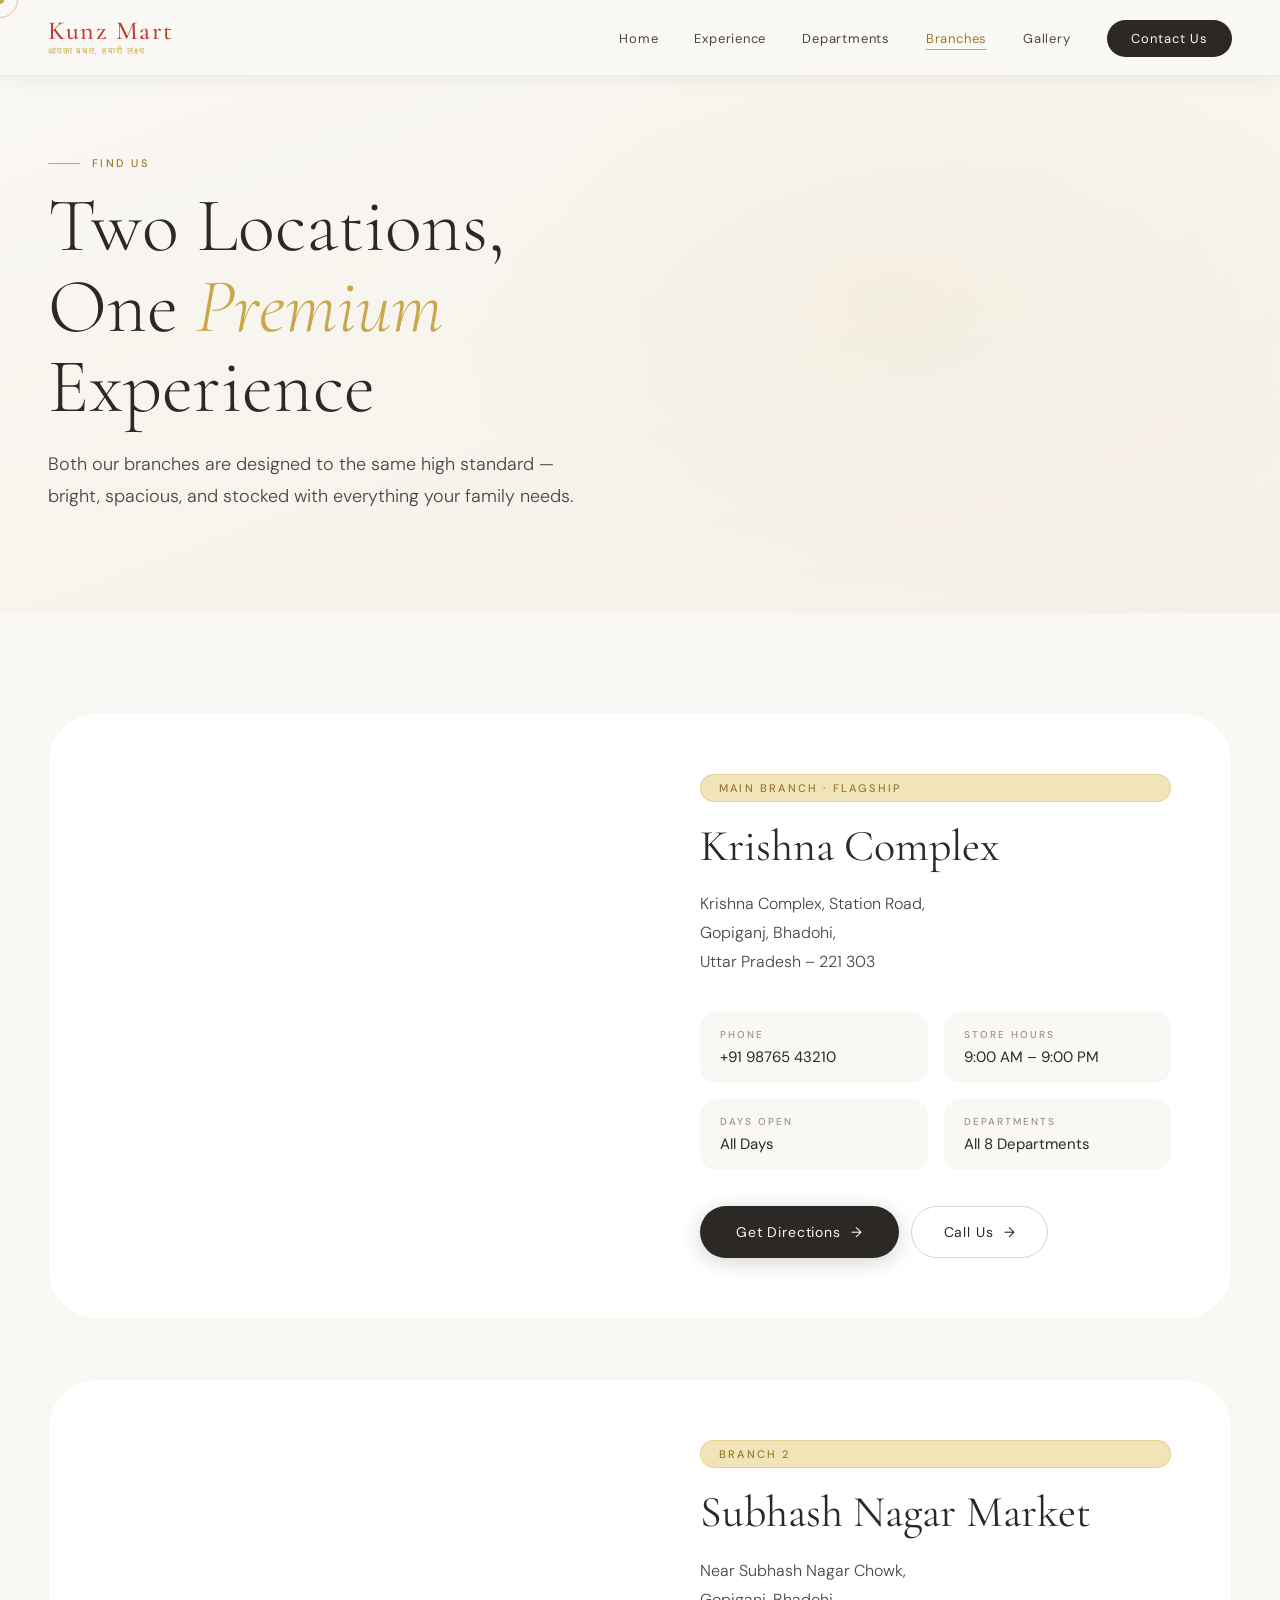
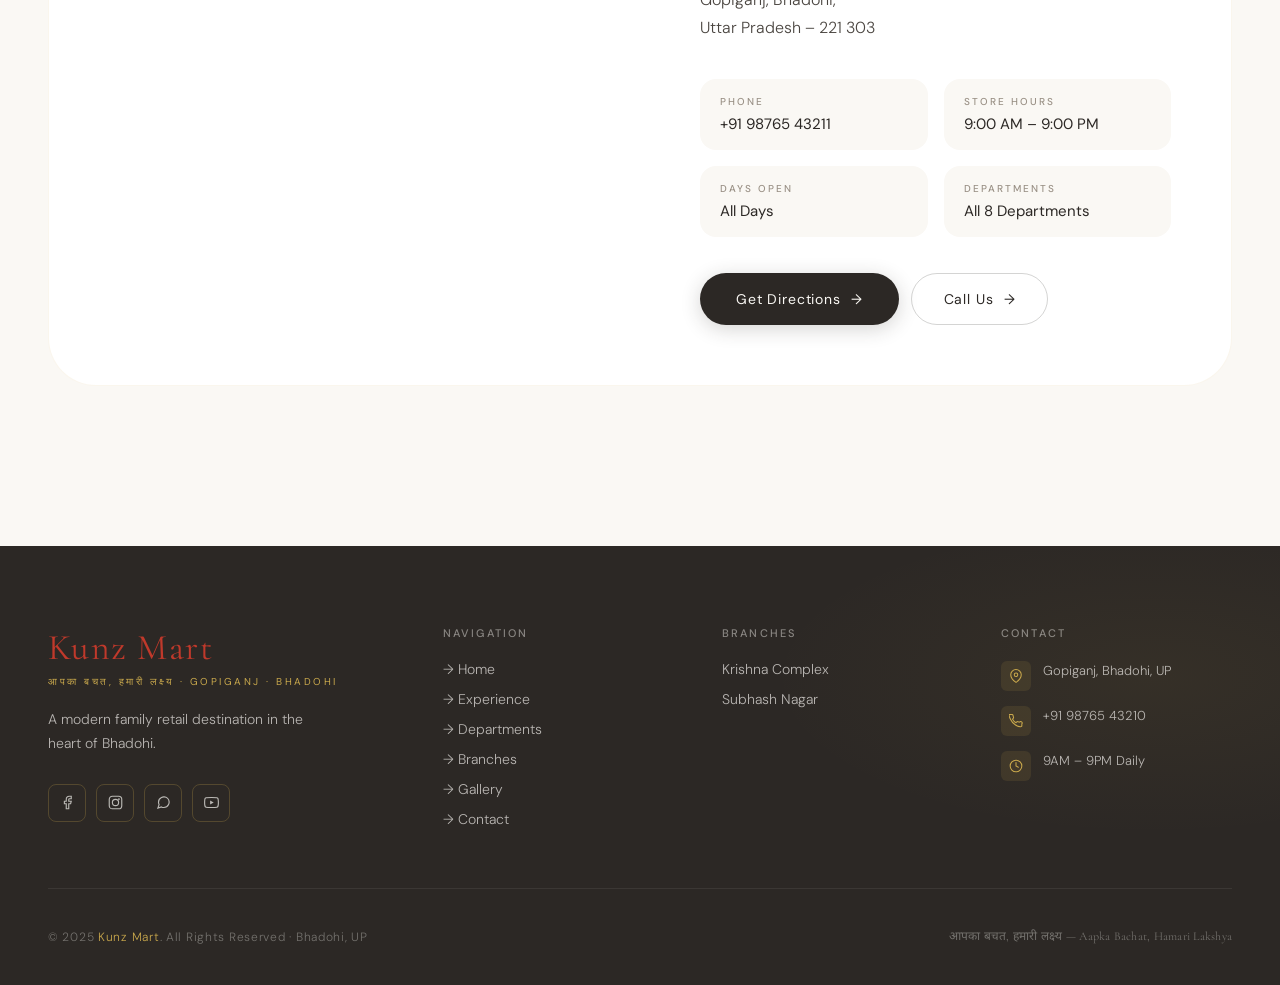
==== branches.html @ 376a00ff "Add files via upload" ====
<!DOCTYPE html>
<html lang="en">
<head>
  <meta charset="UTF-8" />
  <meta name="viewport" content="width=device-width, initial-scale=1.0" />
  <meta name="description" content="Find Kunz Mart near you – two branches in Gopiganj, Bhadohi: Krishna Complex and Subhash Nagar Market." />
  <title>Our Branches · Kunz Mart</title>
  <link rel="preconnect" href="https://fonts.googleapis.com" />
  <link rel="preconnect" href="https://fonts.gstatic.com" crossorigin />
  <link rel="stylesheet" href="https://fonts.googleapis.com/css2?family=Noto+Sans+Devanagari:wght@300;400;500&display=swap" />
  <link rel="stylesheet" href="style.css" />
  <script src="site-config.js"></script>
  <style>
    .branches-hero-bg{position:absolute;inset:0;background:radial-gradient(ellipse 60% 80% at 70% 50%,rgba(201,168,76,.07),transparent 60%)}
    .branches-hero-title{font-family:var(--font-display);font-size:clamp(44px,6vw,80px);font-weight:300;line-height:1.05;color:var(--charcoal);margin-top:16px;margin-bottom:20px}
    .branches-hero-title em{font-style:italic;color:var(--gold)}
    .branches-hero-desc{font-size:18px;font-weight:300;line-height:1.8;color:var(--charcoal-2);max-width:540px}
    .branches-full{padding:100px 0}
    .branch-full-card{margin-bottom:60px;background:var(--warm-white);border:1px solid rgba(201,168,76,.1);border-radius:var(--radius-xl);overflow:hidden}
    .branch-full-layout{display:grid;grid-template-columns:1fr 1fr}
    .branch-full-map{height:480px}
    .branch-full-map iframe{width:100%;height:100%;border:none;filter:saturate(.85)}
    .branch-full-info{padding:60px;display:flex;flex-direction:column;justify-content:center}
    .branch-full-badge{display:inline-block;background:var(--gold-pale);border:1px solid rgba(201,168,76,.3);border-radius:100px;padding:6px 18px;font-size:11px;font-weight:500;letter-spacing:.2em;text-transform:uppercase;color:var(--gold-dark);margin-bottom:20px}
    .branch-full-name{font-family:var(--font-display);font-size:44px;font-weight:400;color:var(--charcoal);line-height:1.1;margin-bottom:20px}
    .branch-full-address{font-size:16px;font-weight:300;line-height:1.8;color:var(--charcoal-2);margin-bottom:36px}
    .branch-detail-grid{display:grid;grid-template-columns:1fr 1fr;gap:16px;margin-bottom:36px}
    .branch-detail-item{background:var(--ivory);border-radius:var(--radius-md);padding:16px 20px}
    .branch-detail-label{font-size:10px;font-weight:500;letter-spacing:.2em;text-transform:uppercase;color:var(--warm-grey);margin-bottom:6px}
    .branch-detail-value{font-size:15px;font-weight:400;color:var(--charcoal)}
    .branch-full-actions{display:flex;gap:12px;flex-wrap:wrap}
    @media(max-width:768px){.branch-full-layout{grid-template-columns:1fr}.branch-full-map{height:280px}.branch-full-info{padding:36px 28px}.branch-full-name{font-size:32px}.branch-detail-grid{grid-template-columns:1fr}}
  </style>
</head>
<body>
  <div class="cursor-dot"></div>
  <div class="cursor-ring"></div>
  <div class="nav-overlay" id="navOverlay"></div>

  <nav class="navbar">
    <div class="nav-inner">
      <a href="index.html" class="nav-logo">
        <span class="nav-logo-main">Kunz Mart</span>
        <span class="nav-logo-sub">आपका बचत, हमारी लक्ष्य</span>
      </a>
      <ul class="nav-menu" id="navMenu">
        <li><a href="index.html">Home</a></li>
        <li><a href="experience.html">Experience</a></li>
        <li><a href="departments.html">Departments</a></li>
        <li><a href="branches.html">Branches</a></li>
        <li><a href="gallery.html">Gallery</a></li>
        <li><a href="contact.html" class="nav-cta">Contact Us</a></li>
      </ul>
      <button class="nav-hamburger" id="hamburger" aria-label="Toggle Menu" aria-expanded="false">
        <span></span><span></span><span></span>
      </button>
    </div>
  </nav>

  <!-- HERO -->
  <section class="branches-hero">
    <div class="branches-hero-bg" aria-hidden="true"></div>
    <div class="container">
      <div class="section-label reveal">Find Us</div>
      <h1 class="branches-hero-title reveal" data-delay="100">
        Two Locations,<br>One <em>Premium</em><br>Experience
      </h1>
      <p class="branches-hero-desc reveal" data-delay="200">
        Both our branches are designed to the same high standard — bright,
        spacious, and stocked with everything your family needs.
      </p>
    </div>
  </section>

  <!-- BRANCHES -->
  <section class="branches-full">
    <div class="container">

      <!-- Branch 1: Krishna Complex — FIX: correct coordinates -->
      <div id="krishna" class="branch-full-card reveal">
        <div class="branch-full-layout">
          <div class="branch-full-map">
            <iframe
              src="https://maps.google.com/maps?q=25.2889571,82.4338511&z=16&output=embed"
              allowfullscreen="" loading="lazy"
              referrerpolicy="no-referrer-when-downgrade"
              title="Krishna Complex Branch"
            ></iframe>
          </div>
          <div class="branch-full-info">
            <div class="branch-full-badge">Main Branch · Flagship</div>
            <h2 class="branch-full-name">Krishna Complex</h2>
            <p class="branch-full-address">
              Krishna Complex, Station Road,<br>
              Gopiganj, Bhadohi,<br>
              Uttar Pradesh – 221 303
            </p>
            <div class="branch-detail-grid">
              <div class="branch-detail-item">
                <div class="branch-detail-label">Phone</div>
                <div class="branch-detail-value">+91 98765 43210</div>
              </div>
              <div class="branch-detail-item">
                <div class="branch-detail-label">Store Hours</div>
                <div class="branch-detail-value">9:00 AM – 9:00 PM</div>
              </div>
              <div class="branch-detail-item">
                <div class="branch-detail-label">Days Open</div>
                <div class="branch-detail-value">All Days</div>
              </div>
              <div class="branch-detail-item">
                <div class="branch-detail-label">Departments</div>
                <div class="branch-detail-value">All 8 Departments</div>
              </div>
            </div>
            <div class="branch-full-actions">
              <a href="https://maps.google.com/?q=25.2889571,82.4338511" target="_blank" rel="noopener" class="btn-primary">
                Get Directions <span class="btn-arrow">→</span>
              </a>
              <a href="contact.html" class="btn-secondary">Call Us <span class="btn-arrow">→</span></a>
            </div>
          </div>
        </div>
      </div>

      <!-- Branch 2: Subhash Nagar — FIX: correct coordinates -->
      <div id="subhash" class="branch-full-card reveal" data-delay="150">
        <div class="branch-full-layout">
          <div class="branch-full-map">
            <iframe
              src="https://maps.google.com/maps?q=25.3434291,82.3522597&z=16&output=embed"
              allowfullscreen="" loading="lazy"
              referrerpolicy="no-referrer-when-downgrade"
              title="Subhash Nagar Branch"
            ></iframe>
          </div>
          <div class="branch-full-info">
            <div class="branch-full-badge">Branch 2</div>
            <h2 class="branch-full-name">Subhash Nagar Market</h2>
            <p class="branch-full-address">
              Near Subhash Nagar Chowk,<br>
              Gopiganj, Bhadohi,<br>
              Uttar Pradesh – 221 303
            </p>
            <div class="branch-detail-grid">
              <div class="branch-detail-item">
                <div class="branch-detail-label">Phone</div>
                <div class="branch-detail-value">+91 98765 43211</div>
              </div>
              <div class="branch-detail-item">
                <div class="branch-detail-label">Store Hours</div>
                <div class="branch-detail-value">9:00 AM – 9:00 PM</div>
              </div>
              <div class="branch-detail-item">
                <div class="branch-detail-label">Days Open</div>
                <div class="branch-detail-value">All Days</div>
              </div>
              <div class="branch-detail-item">
                <div class="branch-detail-label">Departments</div>
                <div class="branch-detail-value">All 8 Departments</div>
              </div>
            </div>
            <div class="branch-full-actions">
              <a href="https://maps.google.com/?q=25.3434291,82.3522597" target="_blank" rel="noopener" class="btn-primary">
                Get Directions <span class="btn-arrow">→</span>
              </a>
              <a href="contact.html" class="btn-secondary">Call Us <span class="btn-arrow">→</span></a>
            </div>
          </div>
        </div>
      </div>

    </div>
  </section>

  <!-- FOOTER -->
  <footer>
    <div class="footer-bg" aria-hidden="true"></div>
    <div class="container">
      <div class="footer-top">
        <div>
          <div class="footer-brand-name">Kunz Mart</div>
          <div class="footer-brand-tag">आपका बचत, हमारी लक्ष्य · Gopiganj · Bhadohi</div>
          <p class="footer-brand-desc">A modern family retail destination in the heart of Bhadohi.</p>
          <div class="footer-socials">
            <a href="#" class="footer-social-btn" aria-label="Facebook"><svg viewBox="0 0 24 24"><path d="M18 2h-3a5 5 0 00-5 5v3H7v4h3v8h4v-8h3l1-4h-4V7a1 1 0 011-1h3z"/></svg></a>
            <a href="#" class="footer-social-btn" aria-label="Instagram"><svg viewBox="0 0 24 24"><rect x="2" y="2" width="20" height="20" rx="5"/><circle cx="12" cy="12" r="5"/><circle cx="17.5" cy="6.5" r="1.5" fill="currentColor" stroke="none"/></svg></a>
            <a href="#" class="footer-social-btn" aria-label="WhatsApp"><svg viewBox="0 0 24 24"><path d="M21 11.5a8.38 8.38 0 01-.9 3.8 8.5 8.5 0 01-7.6 4.7 8.38 8.38 0 01-3.8-.9L3 21l1.9-5.7a8.38 8.38 0 01-.9-3.8 8.5 8.5 0 014.7-7.6 8.38 8.38 0 013.8-.9h.5a8.48 8.48 0 018 8v.5z"/></svg></a>
            <a href="#" class="footer-social-btn" aria-label="YouTube"><svg viewBox="0 0 24 24"><path d="M22.54 6.42a2.78 2.78 0 00-1.95-1.96C18.88 4 12 4 12 4s-6.88 0-8.59.46a2.78 2.78 0 00-1.95 1.96A29 29 0 001 12a29 29 0 00.46 5.58 2.78 2.78 0 001.95 1.95C5.12 20 12 20 12 20s6.88 0 8.59-.47a2.78 2.78 0 001.95-1.95A29 29 0 0023 12a29 29 0 00-.46-5.58z"/><polygon points="9.75 15.02 15.5 12 9.75 8.98 9.75 15.02" style="fill:currentColor;stroke:none"/></svg></a>
          </div>
        </div>
        <div>
          <div class="footer-col-title">Navigation</div>
          <ul class="footer-links">
            <li><a href="index.html">→ Home</a></li>
            <li><a href="experience.html">→ Experience</a></li>
            <li><a href="departments.html">→ Departments</a></li>
            <li><a href="branches.html">→ Branches</a></li>
            <li><a href="gallery.html">→ Gallery</a></li>
            <li><a href="contact.html">→ Contact</a></li>
          </ul>
        </div>
        <div>
          <div class="footer-col-title">Branches</div>
          <ul class="footer-links">
            <li><a href="#krishna">Krishna Complex</a></li>
            <li><a href="#subhash">Subhash Nagar</a></li>
          </ul>
        </div>
        <div>
          <div class="footer-col-title">Contact</div>
          <div class="footer-contact-item">
            <span class="footer-contact-icon"><svg viewBox="0 0 24 24"><path d="M21 10c0 7-9 13-9 13s-9-6-9-13a9 9 0 0118 0z"/><circle cx="12" cy="10" r="3"/></svg></span>
            <span class="footer-contact-text">Gopiganj, Bhadohi, UP</span>
          </div>
          <div class="footer-contact-item">
            <span class="footer-contact-icon"><svg viewBox="0 0 24 24"><path d="M22 16.92v3a2 2 0 01-2.18 2 19.79 19.79 0 01-8.63-3.07A19.5 19.5 0 013.07 9.8a19.79 19.79 0 01-3.07-8.63A2 2 0 012 .82h3a2 2 0 012 1.72 12.84 12.84 0 00.7 2.81 2 2 0 01-.45 2.11L6.09 8.91a16 16 0 006 6l1.27-1.27a2 2 0 012.11-.45 12.84 12.84 0 002.81.7A2 2 0 0122 16.92z"/></svg></span>
            <span class="footer-contact-text">+91 98765 43210</span>
          </div>
          <div class="footer-contact-item">
            <span class="footer-contact-icon"><svg viewBox="0 0 24 24"><circle cx="12" cy="12" r="10"/><polyline points="12 6 12 12 16 14"/></svg></span>
            <span class="footer-contact-text">9AM – 9PM Daily</span>
          </div>
        </div>
      </div>
      <div class="footer-bottom">
        <div class="footer-copy">© 2025 <span>Kunz Mart</span>. All Rights Reserved · Bhadohi, UP</div>
        <div class="footer-tagline">आपका बचत, हमारी लक्ष्य — Aapka Bachat, Hamari Lakshya</div>
      </div>
    </div>
  </footer>

  <script src="script.js"></script>
</body>
</html>
---- style.css ----
/* ============================================================
   KUNZ MART — Premium Retail CSS v3.0
   Full audit: navbar fix, hamburger drawer, SVG icons,
   slider, maps, visibility, spelling, responsiveness
   ============================================================ */

@import url('https://fonts.googleapis.com/css2?family=Cormorant+Garamond:ital,wght@0,300;0,400;0,500;0,600;1,300;1,400&family=DM+Sans:ital,opsz,wght@0,9..40,200;0,9..40,300;0,9..40,400;0,9..40,500;0,9..40,600;1,9..40,300&display=swap');

/* ── Variables ─────────────────────────────────────────────── */
:root {
  --ivory:        #faf8f4;
  --ivory-2:      #f5f0e8;
  --ivory-3:      #ede8de;
  --warm-white:   #ffffff;
  --logo-red:     #c0392b;
  --beige:        #e8dece;
  --beige-mid:    #d4c9b8;
  --warm-grey:    #9a9186;
  --charcoal:     #2c2825;
  --charcoal-2:   #4a4540;
  --gold:         #c9a84c;
  --gold-light:   #e5c97a;
  --gold-pale:    #f0e4b8;
  --gold-dark:    #9a7a30;
  --glass-bg:     rgba(255,255,255,0.72);
  --glass-border: rgba(201,168,76,0.2);
  --glass-shadow: 0 8px 40px rgba(44,40,37,0.10);
  --font-display: 'Cormorant Garamond','Georgia',serif;
  --font-body:    'DM Sans','Helvetica Neue',sans-serif;
  --radius-sm:    8px;
  --radius-md:    16px;
  --radius-lg:    28px;
  --radius-xl:    48px;
  --ease:         cubic-bezier(0.25,0.46,0.45,0.94);
  --spring:       cubic-bezier(0.34,1.56,0.64,1);
  --nav-h:        76px;   /* FIX: used everywhere for offset */
}

/* ── Reset ─────────────────────────────────────────────────── */
*,*::before,*::after{box-sizing:border-box;margin:0;padding:0}
html{scroll-behavior:smooth;font-size:16px;-webkit-font-smoothing:antialiased}
body{font-family:var(--font-body);background:var(--ivory);color:var(--charcoal);overflow-x:hidden;cursor:none}
h1,h2,h3{font-family:var(--font-display);font-weight:400;line-height:1.1;color:var(--charcoal)}
a{color:inherit}
img,iframe,svg{display:block}

/* ── Cursor ────────────────────────────────────────────────── */
.cursor-dot{width:8px;height:8px;background:var(--gold);border-radius:50%;position:fixed;top:0;left:0;pointer-events:none;z-index:9999;transform:translate(-50%,-50%);transition:transform .1s,opacity .3s}
.cursor-ring{width:36px;height:36px;border:1.5px solid var(--gold);border-radius:50%;position:fixed;top:0;left:0;pointer-events:none;z-index:9998;transform:translate(-50%,-50%);transition:transform .18s var(--ease),width .3s,height .3s,opacity .3s;opacity:.6}

/* ── Utilities ─────────────────────────────────────────────── */
.container{max-width:1280px;margin:0 auto;padding:0 48px}

.glass{background:var(--glass-bg);-webkit-backdrop-filter:blur(20px) saturate(180%);backdrop-filter:blur(20px) saturate(180%);border:1px solid var(--glass-border);box-shadow:var(--glass-shadow)}

.reveal{opacity:0;transform:translateY(36px);transition:opacity .9s var(--ease),transform .9s var(--ease)}
.reveal.visible{opacity:1;transform:translateY(0)}

.section-label{font-size:11px;font-weight:500;letter-spacing:.22em;text-transform:uppercase;color:var(--gold-dark);display:flex;align-items:center;gap:12px}
.section-label::before{content:'';display:block;width:32px;height:1px;background:var(--gold);flex-shrink:0}

.section-label-center{display:flex;align-items:center;justify-content:center;gap:12px;font-size:11px;font-weight:500;letter-spacing:.22em;text-transform:uppercase;color:var(--gold-dark)}
.section-label-center::before,.section-label-center::after{content:'';display:block;width:28px;height:1px;background:var(--gold)}

.section-heading{font-size:clamp(36px,4vw,58px);font-weight:300;color:var(--charcoal);margin-top:16px;margin-bottom:18px}
.section-heading em{font-style:italic;color:var(--gold)}
.section-subhead{font-size:16px;font-weight:300;color:var(--charcoal-2);max-width:480px;margin:0 auto;line-height:1.7}
.section-header{text-align:center;margin-bottom:72px}

/* ── Buttons ───────────────────────────────────────────────── */
.btn-primary{display:inline-flex;align-items:center;gap:10px;background:var(--charcoal);color:var(--ivory);text-decoration:none;font-family:var(--font-body);font-size:14px;font-weight:400;letter-spacing:.06em;padding:16px 36px;border-radius:100px;transition:background .35s,transform .35s var(--spring),box-shadow .35s;box-shadow:0 4px 20px rgba(44,40,37,.2);border:none;cursor:pointer}
.btn-primary:hover{background:var(--gold-dark);transform:translateY(-3px) scale(1.02);box-shadow:0 8px 32px rgba(201,168,76,.35)}
.btn-secondary{display:inline-flex;align-items:center;gap:10px;background:transparent;color:var(--charcoal);text-decoration:none;font-family:var(--font-body);font-size:14px;font-weight:400;letter-spacing:.06em;padding:16px 32px;border-radius:100px;border:1px solid rgba(44,40,37,.2);transition:border-color .35s,background .35s,transform .35s}
.btn-secondary:hover{border-color:var(--gold);background:rgba(201,168,76,.07);transform:translateY(-2px)}
.btn-arrow{display:inline-block;transition:transform .3s var(--spring)}
.btn-primary:hover .btn-arrow,.btn-secondary:hover .btn-arrow{transform:translateX(4px)}

/* ════════════════════════════════════════
   NAVIGATION — FIX: always visible, no overlap
   ════════════════════════════════════════ */
.navbar{
  position:fixed;top:0;left:0;right:0;
  z-index:1000;height:var(--nav-h);
  /* FIX: always show background — not transparent on load */
  background:rgba(250,248,244,.97);
  -webkit-backdrop-filter:blur(24px) saturate(180%);
  backdrop-filter:blur(24px) saturate(180%);
  /* FIX: always visible separator */
  border-bottom:1px solid rgba(201,168,76,.2);
  box-shadow:0 1px 20px rgba(44,40,37,.06);
  transition:box-shadow .4s,background .4s;
}
.navbar.scrolled{
  background:rgba(250,248,244,.99);
  box-shadow:0 2px 32px rgba(44,40,37,.10);
  border-bottom-color:rgba(201,168,76,.3);
}
.nav-inner{display:flex;align-items:center;justify-content:space-between;height:100%;padding:0 48px}

.nav-logo{display:flex;flex-direction:column;text-decoration:none;gap:1px}
.nav-logo-main{font-family:var(--font-display);font-size:26px;font-weight:500;color:var(--logo-red);letter-spacing:.06em;line-height:1}
.nav-logo-sub{font-size:9px;font-weight:400;letter-spacing:.15em;color:var(--gold)}

.nav-menu{display:flex;align-items:center;gap:36px;list-style:none}
.nav-menu a{text-decoration:none;font-size:13px;font-weight:400;letter-spacing:.06em;color:var(--charcoal-2);position:relative;padding-bottom:3px;transition:color .3s}
.nav-menu a::after{content:'';position:absolute;bottom:0;left:0;width:0;height:1px;background:var(--gold);transition:width .35s var(--ease)}
.nav-menu a:hover{color:var(--charcoal)}
.nav-menu a:hover::after{width:100%}
.nav-menu a.nav-active{color:var(--gold-dark)!important}
.nav-menu a.nav-active::after{width:100%!important}

.nav-cta{background:var(--charcoal)!important;color:var(--ivory)!important;padding:10px 24px!important;border-radius:100px!important;letter-spacing:.08em!important;transition:background .3s,transform .3s!important}
.nav-cta::after{display:none!important}
.nav-cta:hover{background:var(--gold)!important;transform:translateY(-1px)}

.nav-hamburger{display:none;flex-direction:column;gap:5px;cursor:pointer;padding:6px;background:none;border:none;position:relative;z-index:1200}
.nav-hamburger span{width:22px;height:2px;background:var(--charcoal);border-radius:2px;transition:all .32s var(--ease);display:block}

/* FIX: HAMBURGER — side drawer, no layout collapse */
.nav-overlay{display:none;position:fixed;inset:0;background:rgba(44,40,37,.4);z-index:1050;opacity:0;transition:opacity .35s;pointer-events:none}
.nav-overlay.visible{opacity:1;pointer-events:all}

/* ════════════════════════════════════════
   HERO — FIX: padding-top = nav height
   ════════════════════════════════════════ */
.hero{
  min-height:100vh;
  /* notice+offer panels above hero handle nav offset */
  position:relative;display:flex;align-items:center;overflow:hidden;background:var(--ivory);
}
.hero-bg{position:absolute;inset:0;z-index:0}
.hero-bg-gradient{position:absolute;inset:0;background:radial-gradient(ellipse 80% 70% at 60% 40%,rgba(245,235,210,.9) 0%,transparent 70%),radial-gradient(ellipse 50% 60% at 20% 80%,rgba(232,218,190,.5) 0%,transparent 60%),radial-gradient(ellipse 60% 50% at 85% 20%,rgba(255,250,235,.7) 0%,transparent 60%),linear-gradient(160deg,#faf8f4 0%,#f0ead8 40%,#e8dece 100%)}
.hero-orb{position:absolute;border-radius:50%;filter:blur(80px);opacity:.45}
.hero-orb-1{width:500px;height:500px;background:radial-gradient(circle,rgba(201,168,76,.25) 0%,transparent 70%);top:-100px;right:10%;animation:floatOrb1 12s ease-in-out infinite}
.hero-orb-2{width:350px;height:350px;background:radial-gradient(circle,rgba(250,230,180,.3) 0%,transparent 70%);bottom:10%;left:5%;animation:floatOrb2 10s ease-in-out infinite 2s}
.hero-orb-3{width:250px;height:250px;background:radial-gradient(circle,rgba(255,255,255,.6) 0%,transparent 70%);top:30%;right:35%;animation:floatOrb3 14s ease-in-out infinite 1s}
@keyframes floatOrb1{0%,100%{transform:translate(0,0)}50%{transform:translate(-30px,30px)}}
@keyframes floatOrb2{0%,100%{transform:translate(0,0)}50%{transform:translate(20px,-20px)}}
@keyframes floatOrb3{0%,100%{transform:translate(0,0)}50%{transform:translate(-15px,25px)}}
.hero-grid{position:absolute;inset:0;background-image:linear-gradient(rgba(201,168,76,.04) 1px,transparent 1px),linear-gradient(90deg,rgba(201,168,76,.04) 1px,transparent 1px);background-size:60px 60px;mask-image:radial-gradient(ellipse 70% 70% at 50% 50%,black,transparent)}
.hero-content{position:relative;z-index:2;padding:40px 48px;max-width:780px}
.hero-badge{display:inline-flex;align-items:center;gap:10px;background:rgba(255,255,255,.6);-webkit-backdrop-filter:blur(12px);backdrop-filter:blur(12px);border:1px solid rgba(201,168,76,.25);border-radius:100px;padding:8px 18px 8px 10px;margin-bottom:36px;animation:fadeSlideDown 1s var(--ease) .2s both}
.hero-badge-dot{width:6px;height:6px;background:var(--gold);border-radius:50%;animation:pulse 2s ease-in-out infinite}
@keyframes pulse{0%,100%{opacity:1;transform:scale(1)}50%{opacity:.5;transform:scale(1.3)}}
.hero-badge-text{font-size:11px;font-weight:400;letter-spacing:.16em;text-transform:uppercase;color:var(--gold-dark)}
.hero-title{font-size:clamp(52px,7vw,92px);font-weight:300;line-height:1;color:var(--charcoal);margin-bottom:28px;animation:fadeSlideUp 1.1s var(--ease) .4s both}
.hero-title em{font-style:italic;color:var(--gold)}
.hero-subtitle{font-size:17px;font-weight:300;line-height:1.7;color:var(--charcoal-2);max-width:520px;margin-bottom:48px;animation:fadeSlideUp 1.1s var(--ease) .6s both}
.hero-actions{display:flex;gap:16px;align-items:center;flex-wrap:wrap;animation:fadeSlideUp 1.1s var(--ease) .8s both}
.hero-float-card{position:absolute;right:8%;top:50%;transform:translateY(-50%);z-index:3;animation:heroCardFloat 1.2s var(--ease) 1s both,heroCardLevitate 6s ease-in-out 2.5s infinite;display:flex;flex-direction:column;gap:16px}
@keyframes heroCardFloat{from{opacity:0;transform:translateY(calc(-50% + 40px))}to{opacity:1;transform:translateY(-50%)}}
@keyframes heroCardLevitate{0%,100%{transform:translateY(-50%) translateY(0)}50%{transform:translateY(-50%) translateY(-16px)}}
.hero-stat-card{background:rgba(255,255,255,.72);-webkit-backdrop-filter:blur(24px) saturate(200%);backdrop-filter:blur(24px) saturate(200%);border:1px solid rgba(201,168,76,.2);border-radius:var(--radius-lg);padding:28px 36px;box-shadow:0 16px 60px rgba(44,40,37,.1),inset 0 1px 0 rgba(255,255,255,.9);min-width:220px}
.hero-stat-number{font-family:var(--font-display);font-size:48px;font-weight:300;color:var(--charcoal);line-height:1}
.hero-stat-label{font-size:12px;font-weight:400;letter-spacing:.12em;text-transform:uppercase;color:var(--warm-grey);margin-top:6px}
.hero-stat-gold{color:var(--gold)}
.hero-scroll-hint{position:absolute;bottom:40px;left:50%;transform:translateX(-50%);z-index:3;display:flex;flex-direction:column;align-items:center;gap:10px;animation:fadeSlideUp 1s var(--ease) 1.5s both}
.hero-scroll-line{width:1px;height:48px;background:linear-gradient(to bottom,var(--gold),transparent);animation:scrollPulse 2s ease-in-out infinite}
@keyframes scrollPulse{0%,100%{opacity:.4}50%{opacity:1}}
.hero-scroll-text{font-size:10px;letter-spacing:.2em;text-transform:uppercase;color:var(--warm-grey);writing-mode:vertical-rl}
@keyframes fadeSlideDown{from{opacity:0;transform:translateY(-20px)}to{opacity:1;transform:translateY(0)}}
@keyframes fadeSlideUp{from{opacity:0;transform:translateY(30px)}to{opacity:1;transform:translateY(0)}}

/* ════════════════════════════════════════
   IMAGE SLIDER — NEW
   ════════════════════════════════════════ */
.km-slider{position:relative;background:#17110a;overflow:hidden;width:100%}
.km-slider-viewport{position:relative;width:100%;height:500px;overflow:hidden}
.km-slider-track{display:flex;height:100%;transition:transform .8s var(--ease);will-change:transform}
.km-slide{flex:0 0 100%;width:100%;height:100%;position:relative;overflow:hidden;display:flex;align-items:flex-end}

/* Slide gradient backgrounds — store atmosphere */
.km-slide:nth-child(1) {background:linear-gradient(145deg,#1a1008,#2e1e00,#4a3200)}
.km-slide:nth-child(2) {background:linear-gradient(135deg,#0d1a24,#1a3040,#284a60)}
.km-slide:nth-child(3) {background:linear-gradient(150deg,#1a0818,#30102a,#501840)}
.km-slide:nth-child(4) {background:linear-gradient(130deg,#0c1a0c,#163016,#244a24)}
.km-slide:nth-child(5) {background:linear-gradient(145deg,#18100a,#2e1e0c,#4a3018)}
.km-slide:nth-child(6) {background:linear-gradient(135deg,#0e0e1a,#1c1c36,#2c2a54)}
.km-slide:nth-child(7) {background:linear-gradient(145deg,#1a1a0a,#2e2a0e,#4a421a)}
.km-slide:nth-child(8) {background:linear-gradient(130deg,#1a0a0a,#320e0e,#521416)}
.km-slide:nth-child(9) {background:linear-gradient(140deg,#0a180e,#122a1a,#1e4228)}
.km-slide:nth-child(10){background:linear-gradient(135deg,#1a1008,#2c2014,#403418)}

/* Gold shimmer */
.km-slide::before{content:'';position:absolute;inset:0;background:radial-gradient(ellipse 60% 60% at 80% 30%,rgba(201,168,76,.12) 0%,transparent 70%);pointer-events:none}

/* Abstract SVG art layer */
.km-slide-art{position:absolute;inset:0;display:flex;align-items:center;justify-content:center;opacity:.09;pointer-events:none}
.km-slide-art svg{width:55%;max-width:420px;height:auto;stroke:var(--gold-light);fill:none;stroke-width:.6}

/* Text body */
.km-slide-body{position:relative;z-index:2;width:100%;padding:0 72px 52px;background:linear-gradient(to top,rgba(0,0,0,.78) 0%,rgba(0,0,0,.18) 55%,transparent 100%)}
.km-slide-label{font-size:10px;font-weight:500;letter-spacing:.28em;text-transform:uppercase;color:var(--gold);margin-bottom:10px;display:block}
.km-slide-title{font-family:var(--font-display);font-size:clamp(26px,3.5vw,52px);font-weight:300;line-height:1.1;color:#fff}
.km-slide-title em{font-style:italic;color:var(--gold-light)}

/* Arrows */
.km-btn{position:absolute;top:50%;z-index:10;transform:translateY(-50%);width:50px;height:50px;background:rgba(255,255,255,.08);border:1px solid rgba(201,168,76,.3);border-radius:50%;display:flex;align-items:center;justify-content:center;cursor:pointer;transition:background .3s,border-color .3s,transform .3s;color:rgba(255,255,255,.85)}
.km-btn:hover{background:rgba(201,168,76,.2);border-color:var(--gold);transform:translateY(-50%) scale(1.08)}
.km-btn svg{width:20px;height:20px;stroke:currentColor;fill:none;stroke-width:2;stroke-linecap:round;stroke-linejoin:round}
.km-btn-prev{left:24px}
.km-btn-next{right:24px}

/* Dots */
.km-dots{position:absolute;bottom:18px;left:50%;transform:translateX(-50%);display:flex;gap:7px;z-index:10}
.km-dot{width:7px;height:7px;border-radius:50%;background:rgba(255,255,255,.25);border:none;padding:0;cursor:pointer;transition:background .3s,transform .3s}
.km-dot.active{background:var(--gold-light);transform:scale(1.5)}

/* ════════════════════════════════════════
   MARQUEE
   ════════════════════════════════════════ */
.marquee-strip{background:var(--charcoal);overflow:hidden;padding:14px 0;position:relative;z-index:2}
.marquee-track{display:flex;animation:marquee 26s linear infinite;white-space:nowrap}
.marquee-item{font-size:11px;font-weight:400;letter-spacing:.2em;text-transform:uppercase;color:rgba(255,255,255,.6);padding:0 32px;display:flex;align-items:center;gap:32px;flex-shrink:0}
.marquee-dot{width:4px;height:4px;background:var(--gold);border-radius:50%;flex-shrink:0}
@keyframes marquee{0%{transform:translateX(0)}100%{transform:translateX(-50%)}}

/* ════════════════════════════════════════
   NOTICE / ANNOUNCEMENT BAR
   ════════════════════════════════════════ */
.km-notice-bar{
  position:relative;z-index:990;
  margin-top:var(--nav-h);
  padding:11px 48px;
  display:flex;align-items:center;justify-content:center;gap:14px;
  font-family:var(--font-body);font-size:13px;font-weight:400;
  letter-spacing:.03em;line-height:1.4;
  transition:opacity .4s,max-height .5s var(--ease),padding .5s var(--ease);
  max-height:80px;overflow:hidden;
}
.km-notice-bar[data-type="info"]  {background:var(--gold-pale);color:var(--charcoal);}
.km-notice-bar[data-type="offer"] {background:linear-gradient(90deg,#1a3a2a 0%,#1e4430 100%);color:rgba(255,255,255,.92);}
.km-notice-bar[data-type="alert"] {background:linear-gradient(90deg,#3a1a1a 0%,#4a1f1f 100%);color:rgba(255,255,255,.92);}
.km-notice-icon{width:18px;height:18px;flex-shrink:0;border-radius:50%;display:flex;align-items:center;justify-content:center;font-size:11px;font-weight:700;}
[data-type="info"]  .km-notice-icon{background:var(--gold);color:var(--charcoal);}
[data-type="offer"] .km-notice-icon{background:rgba(201,168,76,.25);color:var(--gold-light);}
[data-type="alert"] .km-notice-icon{background:rgba(220,80,80,.3);color:#ffaaaa;}
.km-notice-text{flex:1;text-align:center;max-width:760px;}
[data-type="info"]  .km-notice-text{color:var(--charcoal-2);}
[data-type="offer"] .km-notice-text,.km-notice-bar[data-type="alert"] .km-notice-text{color:rgba(255,255,255,.88);}
.km-notice-link{flex-shrink:0;font-size:11px;font-weight:500;letter-spacing:.1em;text-transform:uppercase;text-decoration:none;padding:6px 14px;border-radius:100px;transition:background .25s,transform .25s var(--spring);white-space:nowrap;}
[data-type="info"]  .km-notice-link{background:var(--charcoal);color:var(--ivory);}
[data-type="offer"] .km-notice-link{background:var(--gold);color:var(--charcoal);}
[data-type="alert"] .km-notice-link{background:rgba(255,255,255,.15);color:rgba(255,255,255,.9);border:1px solid rgba(255,255,255,.25);}
.km-notice-link:hover{transform:translateY(-1px) scale(1.03);}
.km-notice-close{position:absolute;right:16px;top:50%;transform:translateY(-50%);background:none;border:none;cursor:pointer;width:26px;height:26px;display:flex;align-items:center;justify-content:center;border-radius:50%;opacity:.45;transition:opacity .2s,background .2s;padding:0;font-size:15px;line-height:1;}
[data-type="info"]  .km-notice-close{color:var(--charcoal);}
[data-type="offer"] .km-notice-close,[data-type="alert"] .km-notice-close{color:#fff;}
.km-notice-close:hover{opacity:1;background:rgba(0,0,0,.12);}
.km-notice-bar.dismissed{max-height:0!important;padding-top:0!important;padding-bottom:0!important;margin-top:0!important;opacity:0;pointer-events:none;}
.km-notice-bar.dismissed + .km-offer-panel{margin-top:var(--nav-h);}

/* ════════════════════════════════════════
   SPECIAL OFFER PANEL
   ════════════════════════════════════════ */
.km-offer-panel{background:var(--ivory-2);border-top:1px solid var(--beige);border-bottom:1px solid var(--beige);padding:36px 48px;display:flex;align-items:center;justify-content:space-between;gap:32px;position:relative;overflow:hidden;}
.km-offer-panel::before{content:'';position:absolute;inset:0;background:radial-gradient(ellipse 50% 120% at 80% 50%,rgba(201,168,76,.07) 0%,transparent 70%);pointer-events:none;}
.km-offer-left{display:flex;flex-direction:column;gap:4px;flex:1;}
.km-offer-badge{display:inline-flex;align-items:center;gap:8px;font-size:10px;font-weight:500;letter-spacing:.22em;text-transform:uppercase;color:var(--gold-dark);margin-bottom:8px;}
.km-offer-badge::before{content:'';display:block;width:20px;height:1px;background:var(--gold);}
.km-offer-heading{font-family:var(--font-display);font-size:clamp(22px,2.5vw,32px);font-weight:400;color:var(--charcoal);line-height:1.15;}
.km-offer-heading em{font-style:italic;color:var(--gold);}
.km-offer-body{font-size:14px;font-weight:300;line-height:1.7;color:var(--charcoal-2);max-width:480px;margin-top:10px;}
.km-offer-cta{display:inline-flex;align-items:center;gap:8px;margin-top:18px;background:var(--charcoal);color:var(--ivory);text-decoration:none;font-family:var(--font-body);font-size:13px;font-weight:400;letter-spacing:.06em;padding:12px 28px;border-radius:100px;transition:background .3s,transform .3s var(--spring),box-shadow .3s;box-shadow:0 4px 16px rgba(44,40,37,.18);width:fit-content;}
.km-offer-cta:hover{background:var(--gold-dark);transform:translateY(-2px);box-shadow:0 8px 24px rgba(201,168,76,.3);}
.km-offer-right{flex-shrink:0;}
.km-offer-pill{display:flex;flex-direction:column;align-items:center;justify-content:center;background:var(--charcoal);color:var(--ivory);border-radius:var(--radius-xl);padding:28px 36px;min-width:160px;text-align:center;box-shadow:0 8px 32px rgba(44,40,37,.18);position:relative;overflow:hidden;}
.km-offer-pill::after{content:'';position:absolute;inset:0;background:radial-gradient(circle at 30% 30%,rgba(201,168,76,.15),transparent 60%);}
.km-offer-pill-amount{font-family:var(--font-display);font-size:42px;font-weight:500;color:var(--gold-light);line-height:1;position:relative;z-index:1;}
.km-offer-pill-note{font-size:10px;font-weight:400;letter-spacing:.12em;text-transform:uppercase;color:rgba(255,255,255,.5);margin-top:8px;line-height:1.4;position:relative;z-index:1;max-width:100px;}

/* ════════════════════════════════════════
   EXPERIENCE SECTION
   ════════════════════════════════════════ */
.section-experience{padding:140px 0;background:var(--ivory);position:relative;overflow:hidden}
.experience-bg-shape{position:absolute;right:-120px;top:50%;transform:translateY(-50%);width:600px;height:600px;border-radius:50%;background:radial-gradient(circle,rgba(201,168,76,.06) 0%,transparent 70%);pointer-events:none}
.experience-layout{display:grid;grid-template-columns:1fr 1fr;gap:80px;align-items:center}
.experience-label{margin-bottom:24px}
.experience-heading{font-size:clamp(38px,4.5vw,64px);font-weight:300;color:var(--charcoal);line-height:1.1;margin-bottom:28px}
.experience-heading em{font-style:italic;color:var(--gold)}
.experience-body{font-size:16px;font-weight:300;line-height:1.8;color:var(--charcoal-2);margin-bottom:40px;max-width:420px}
.experience-stats{display:grid;grid-template-columns:1fr 1fr;gap:1px;background:var(--beige-mid);border-radius:var(--radius-md);overflow:hidden;margin-bottom:40px}
.experience-stat{background:var(--ivory);padding:24px 28px}
.experience-stat-number{font-family:var(--font-display);font-size:40px;font-weight:300;color:var(--charcoal);line-height:1}
.experience-stat-number span{color:var(--gold)}
.experience-stat-label{font-size:12px;font-weight:400;letter-spacing:.1em;color:var(--warm-grey);margin-top:4px}
.experience-visual{position:relative}
.experience-main-card{border-radius:var(--radius-xl);overflow:hidden;aspect-ratio:4/5;background:linear-gradient(145deg,#f0e8d4,#e4d5b8,#d8c9a0);position:relative;box-shadow:0 32px 80px rgba(44,40,37,.14)}
.experience-store-interior{position:absolute;inset:0;display:flex;flex-direction:column;justify-content:flex-end;background:linear-gradient(180deg,rgba(245,235,210,.2) 0%,rgba(240,225,185,.8) 100%),repeating-linear-gradient(0deg,transparent,transparent 58px,rgba(201,168,76,.06) 58px,rgba(201,168,76,.06) 60px),repeating-linear-gradient(90deg,transparent,transparent 58px,rgba(201,168,76,.06) 58px,rgba(201,168,76,.06) 60px)}
.shelf-row{position:absolute;left:24px;right:24px;height:52px;background:rgba(255,255,255,.35);border-radius:var(--radius-sm);border:1px solid rgba(255,255,255,.5);-webkit-backdrop-filter:blur(4px);backdrop-filter:blur(4px);display:flex;align-items:center;padding:0 16px;gap:8px}
.shelf-row-1{top:80px}.shelf-row-2{top:165px}.shelf-row-3{top:250px}
.shelf-item{height:34px;border-radius:6px;flex-shrink:0}
.shelf-label{position:absolute;right:16px;font-size:10px;letter-spacing:.18em;text-transform:uppercase;color:var(--gold-dark);font-weight:500}
.ceiling-lights{position:absolute;top:0;left:0;right:0;height:6px;background:linear-gradient(90deg,transparent,rgba(255,250,220,.9) 20%,transparent 35%,rgba(255,250,220,.9) 50%,transparent 65%,rgba(255,250,220,.9) 80%,transparent)}
.light-beam{position:absolute;top:6px;width:2px;background:linear-gradient(to bottom,rgba(255,250,200,.6),transparent);transform-origin:top center}
.light-beam-1{left:20%;height:280px}.light-beam-2{left:50%;height:220px}.light-beam-3{left:80%;height:260px}
.experience-info-card{position:absolute;bottom:-24px;left:-36px;background:rgba(255,255,255,.88);-webkit-backdrop-filter:blur(20px) saturate(180%);backdrop-filter:blur(20px) saturate(180%);border:1px solid rgba(201,168,76,.2);border-radius:var(--radius-lg);padding:22px 28px;box-shadow:0 12px 48px rgba(44,40,37,.12);min-width:200px}
.info-card-tag{font-size:10px;font-weight:500;letter-spacing:.2em;text-transform:uppercase;color:var(--gold);margin-bottom:8px}
.info-card-value{font-family:var(--font-display);font-size:32px;font-weight:400;color:var(--charcoal);line-height:1}
.info-card-label{font-size:12px;color:var(--warm-grey);margin-top:4px}

/* ════════════════════════════════════════
   DEPARTMENTS
   ════════════════════════════════════════ */
.section-departments{padding:120px 0;background:linear-gradient(180deg,var(--ivory),var(--ivory-2))}
.dept-grid{display:grid;grid-template-columns:repeat(4,1fr);gap:20px}
.dept-card{background:var(--warm-white);border:1px solid rgba(201,168,76,.1);border-radius:var(--radius-lg);padding:36px 28px 52px;cursor:pointer;transition:transform .45s var(--spring),box-shadow .45s,border-color .35s;position:relative;overflow:hidden;text-decoration:none;display:block}
.dept-card::before{content:'';position:absolute;inset:0;background:linear-gradient(135deg,rgba(201,168,76,.06),transparent 60%);opacity:0;transition:opacity .4s}
.dept-card:hover{transform:translateY(-8px) scale(1.01);box-shadow:0 24px 64px rgba(44,40,37,.12),0 4px 0 var(--gold);border-color:rgba(201,168,76,.3)}
.dept-card:hover::before{opacity:1}

/* FIX: SVG icon box */
.dept-icon{width:56px;height:56px;background:linear-gradient(135deg,var(--gold-pale),rgba(201,168,76,.15));border-radius:var(--radius-md);display:flex;align-items:center;justify-content:center;margin-bottom:24px;transition:transform .4s var(--spring);border:1px solid rgba(201,168,76,.2);color:var(--gold-dark);flex-shrink:0}
.dept-icon svg{width:26px;height:26px;stroke:currentColor;fill:none;stroke-width:1.6;stroke-linecap:round;stroke-linejoin:round}
.dept-card:hover .dept-icon{transform:scale(1.1) rotate(-3deg)}
.dept-name{font-family:var(--font-display);font-size:22px;font-weight:400;color:var(--charcoal);margin-bottom:10px;line-height:1.15}
.dept-desc{font-size:13px;font-weight:300;color:var(--charcoal-2);line-height:1.65}/* FIX: was --warm-grey */
.dept-arrow{position:absolute;bottom:24px;right:24px;width:34px;height:34px;border:1px solid var(--beige-mid);border-radius:50%;display:flex;align-items:center;justify-content:center;font-size:14px;color:var(--charcoal-2);transition:background .3s,border-color .3s,transform .4s var(--spring)}
.dept-card:hover .dept-arrow{background:var(--gold);border-color:var(--gold);color:var(--warm-white);transform:translateX(3px)}

/* ════════════════════════════════════════
   SPECIAL OFFERS
   ════════════════════════════════════════ */
.section-offers{padding:120px 0;background:var(--charcoal);position:relative;overflow:hidden}
.offers-bg{position:absolute;inset:0;background:radial-gradient(ellipse 60% 80% at 80% 50%,rgba(201,168,76,.12),transparent 60%),radial-gradient(ellipse 40% 60% at 10% 80%,rgba(201,168,76,.07),transparent 50%)}
.offers-grid-bg{position:absolute;inset:0;background-image:linear-gradient(rgba(201,168,76,.04) 1px,transparent 1px),linear-gradient(90deg,rgba(201,168,76,.04) 1px,transparent 1px);background-size:48px 48px}
.offers-layout{display:grid;grid-template-columns:1fr 1.2fr;gap:80px;align-items:center;position:relative;z-index:2}
.offers-label{color:var(--gold);display:flex;align-items:center;gap:12px;font-size:11px;font-weight:500;letter-spacing:.22em;text-transform:uppercase;margin-bottom:24px}
.offers-label::before{content:'';display:block;width:32px;height:1px;background:var(--gold)}
.offers-heading{font-family:var(--font-display);font-size:clamp(40px,4.5vw,64px);font-weight:300;color:var(--ivory);line-height:1.05;margin-bottom:28px}
.offers-heading em{font-style:italic;color:var(--gold)}
.offers-body{font-size:16px;font-weight:300;color:rgba(250,248,244,.80);line-height:1.8;margin-bottom:40px;max-width:400px}/* FIX: was .65 */
.offers-threshold{display:inline-flex;align-items:center;gap:12px;background:rgba(201,168,76,.12);border:1px solid rgba(201,168,76,.3);border-radius:100px;padding:14px 24px}
.offers-threshold-amount{font-family:var(--font-display);font-size:28px;font-weight:400;color:var(--gold-light)}
.offers-threshold-text{font-size:13px;font-weight:300;color:rgba(250,248,244,.78);letter-spacing:.06em}
.prizes-grid{display:grid;grid-template-columns:1fr 1fr;gap:16px}
.prize-card{background:rgba(255,255,255,.04);border:1px solid rgba(201,168,76,.15);border-radius:var(--radius-lg);padding:28px 24px;transition:background .35s,border-color .35s,transform .35s var(--spring)}
.prize-card:hover{background:rgba(201,168,76,.08);border-color:rgba(201,168,76,.35);transform:translateY(-4px)}
.prize-card.featured{grid-column:span 2;display:flex;align-items:center;gap:24px;background:rgba(201,168,76,.08);border-color:rgba(201,168,76,.25)}

/* FIX: prize SVG icon box */
.prize-icon{width:52px;height:52px;background:rgba(201,168,76,.12);border:1px solid rgba(201,168,76,.2);border-radius:var(--radius-md);display:flex;align-items:center;justify-content:center;color:var(--gold-light);margin-bottom:14px;flex-shrink:0}
.prize-card.featured .prize-icon{width:64px;height:64px;margin-bottom:0}
.prize-icon svg{width:24px;height:24px;stroke:currentColor;fill:none;stroke-width:1.6;stroke-linecap:round;stroke-linejoin:round}
.prize-card.featured .prize-icon svg{width:28px;height:28px}
.prize-name{font-family:var(--font-display);font-size:22px;font-weight:400;color:var(--ivory);margin-bottom:4px}
.prize-card.featured .prize-name{font-size:28px}
.prize-desc{font-size:12px;font-weight:300;color:rgba(250,248,244,.65);letter-spacing:.06em}

/* ════════════════════════════════════════
   BRANCHES
   ════════════════════════════════════════ */
.section-branches{padding:120px 0;background:var(--ivory-2)}
.branches-grid{display:grid;grid-template-columns:1fr 1fr;gap:28px;margin-top:72px}
.branch-card{background:var(--warm-white);border:1px solid rgba(201,168,76,.12);border-radius:var(--radius-xl);overflow:hidden;transition:transform .45s var(--spring),box-shadow .45s}
.branch-card:hover{transform:translateY(-8px);box-shadow:0 32px 80px rgba(44,40,37,.12)}
.branch-map-container{height:260px;background:var(--beige);position:relative;overflow:hidden}
.branch-map-container iframe{width:100%;height:100%;border:none;filter:saturate(.8) contrast(.95)}
.branch-map-overlay{position:absolute;inset:0;background:linear-gradient(to bottom,transparent 60%,rgba(255,255,255,.15) 100%);pointer-events:none}
.branch-tag{position:absolute;top:16px;left:16px;background:rgba(255,255,255,.88);-webkit-backdrop-filter:blur(12px);backdrop-filter:blur(12px);border:1px solid rgba(201,168,76,.2);border-radius:100px;padding:6px 16px;font-size:10px;font-weight:500;letter-spacing:.18em;text-transform:uppercase;color:var(--gold-dark)}
.branch-info{padding:36px}
.branch-name{font-family:var(--font-display);font-size:28px;font-weight:400;color:var(--charcoal);margin-bottom:12px}
.branch-address{font-size:14px;font-weight:300;line-height:1.7;color:var(--charcoal-2);margin-bottom:24px}
.branch-meta{display:flex;flex-direction:column;gap:10px;border-top:1px solid var(--ivory-3);padding-top:24px}
.branch-meta-item{display:flex;align-items:center;gap:12px}

/* FIX: branch meta SVG icon box */
.branch-meta-icon{width:34px;height:34px;background:var(--gold-pale);border-radius:var(--radius-sm);display:flex;align-items:center;justify-content:center;color:var(--gold-dark);flex-shrink:0}
.branch-meta-icon svg{width:16px;height:16px;stroke:currentColor;fill:none;stroke-width:1.8;stroke-linecap:round;stroke-linejoin:round}
.branch-meta-label{font-size:10px;font-weight:500;letter-spacing:.12em;text-transform:uppercase;color:var(--warm-grey);display:block}
.branch-meta-value{color:var(--charcoal);font-weight:400;font-size:13px}

/* ════════════════════════════════════════
   GALLERY (homepage preview)
   ════════════════════════════════════════ */
.section-gallery{padding:120px 0;background:var(--ivory)}
.gallery-grid{display:grid;grid-template-columns:repeat(12,1fr);grid-template-rows:repeat(3,200px);gap:12px;margin-top:72px}
.gallery-item{position:relative;overflow:hidden;border-radius:var(--radius-md);cursor:pointer}
.gallery-item:nth-child(1){grid-column:1/5;grid-row:1/3}
.gallery-item:nth-child(2){grid-column:5/8;grid-row:1/2}
.gallery-item:nth-child(3){grid-column:8/13;grid-row:1/2}
.gallery-item:nth-child(4){grid-column:5/9;grid-row:2/3}
.gallery-item:nth-child(5){grid-column:9/13;grid-row:2/3}
.gallery-item:nth-child(6){grid-column:1/5;grid-row:3/4}
.gallery-item:nth-child(7){grid-column:5/9;grid-row:3/4}
.gallery-item:nth-child(8){grid-column:9/13;grid-row:3/4}
.gallery-inner{width:100%;height:100%;transition:transform .6s var(--ease);display:flex;align-items:center;justify-content:center;position:relative}
.gallery-item:hover .gallery-inner{transform:scale(1.04)}

/* FIX: gallery SVG icon — no raw emoji */
.gal-icon{position:absolute;inset:0;display:flex;align-items:center;justify-content:center;opacity:.14;color:var(--gold-dark);pointer-events:none}
.gal-icon svg{width:72px;height:72px;stroke:currentColor;fill:none;stroke-width:.9;stroke-linecap:round;stroke-linejoin:round}

.gallery-overlay{position:absolute;inset:0;background:linear-gradient(135deg,rgba(44,40,37,0),rgba(44,40,37,.55) 100%);opacity:0;transition:opacity .4s;display:flex;align-items:flex-end;padding:20px}
.gallery-item:hover .gallery-overlay{opacity:1}
.gallery-caption{font-size:13px;font-weight:400;letter-spacing:.08em;color:rgba(255,255,255,.95)}

.gal-1{background:linear-gradient(135deg,#f0e4c8,#d8c9a0)}
.gal-2{background:linear-gradient(135deg,#e8dece,#c8b898)}
.gal-3{background:linear-gradient(135deg,#f5edd8,#dfd0b8)}
.gal-4{background:linear-gradient(135deg,#ede5d2,#d4c8b0)}
.gal-5{background:linear-gradient(135deg,#e4d8c4,#c8bca8)}
.gal-6{background:linear-gradient(135deg,#f0e8d8,#d8ccb8)}
.gal-7{background:linear-gradient(135deg,#e8e0d0,#ccbeac)}
.gal-8{background:linear-gradient(135deg,#f4ecdc,#e0d0bc)}

/* ── Lightbox ─────────────────────────────────── */
.lightbox{position:fixed;inset:0;background:rgba(44,40,37,.96);-webkit-backdrop-filter:blur(24px);backdrop-filter:blur(24px);z-index:9000;display:flex;align-items:center;justify-content:center;opacity:0;pointer-events:none;transition:opacity .4s}
.lightbox.active{opacity:1;pointer-events:all}
.lightbox-close{position:absolute;top:32px;right:32px;background:rgba(255,255,255,.1);border:1px solid rgba(255,255,255,.15);border-radius:50%;width:48px;height:48px;display:flex;align-items:center;justify-content:center;font-size:20px;color:var(--ivory);cursor:pointer;transition:background .3s}
.lightbox-close:hover{background:rgba(201,168,76,.2)}

/* ════════════════════════════════════════
   VISIT US
   ════════════════════════════════════════ */
.section-visit{padding:120px 0;background:var(--ivory-2)}
.visit-layout{display:grid;grid-template-columns:1fr 1.6fr;gap:60px;align-items:start;margin-top:72px}
.visit-info{display:flex;flex-direction:column;gap:32px}
.visit-info-block{background:var(--warm-white);border:1px solid rgba(201,168,76,.1);border-radius:var(--radius-lg);padding:28px 32px}

/* FIX: visit SVG icon */
.visit-info-icon{width:40px;height:40px;background:var(--gold-pale);border-radius:var(--radius-sm);display:flex;align-items:center;justify-content:center;color:var(--gold-dark);margin-bottom:14px}
.visit-info-icon svg{width:20px;height:20px;stroke:currentColor;fill:none;stroke-width:1.8;stroke-linecap:round;stroke-linejoin:round}
.visit-info-title{font-size:12px;font-weight:500;letter-spacing:.18em;text-transform:uppercase;color:var(--gold-dark);margin-bottom:8px}
.visit-info-text{font-size:15px;font-weight:300;line-height:1.7;color:var(--charcoal)}
.visit-info-text a{color:var(--charcoal);text-decoration:none;border-bottom:1px solid rgba(201,168,76,.3);transition:color .3s}
.visit-info-text a:hover{color:var(--gold-dark)}
.visit-hours{display:flex;flex-direction:column;gap:8px}
.visit-hour-row{display:flex;justify-content:space-between;align-items:center;font-size:14px;padding:8px 0;border-bottom:1px solid var(--ivory-3)}
.visit-hour-row:last-child{border-bottom:none}
.visit-hour-day{font-weight:400;color:var(--charcoal-2)}
.visit-hour-time{font-weight:300;color:var(--charcoal)}
.visit-hour-closed{color:var(--warm-grey)}
.visit-map-container{border-radius:var(--radius-xl);overflow:hidden;height:520px;box-shadow:0 20px 60px rgba(44,40,37,.1);border:1px solid rgba(201,168,76,.12)}
.visit-map-container iframe{width:100%;height:100%;border:none;filter:saturate(.9)}

/* ════════════════════════════════════════
   FOOTER — FIX: icon visibility
   ════════════════════════════════════════ */
footer{background:var(--charcoal);padding:80px 0 40px;position:relative;overflow:hidden}
.footer-bg{position:absolute;inset:0;background:radial-gradient(ellipse 50% 60% at 90% 30%,rgba(201,168,76,.06),transparent 60%)}
.footer-top{display:grid;grid-template-columns:1.5fr 1fr 1fr 1fr;gap:48px;padding-bottom:60px;border-bottom:1px solid rgba(255,255,255,.07);margin-bottom:40px;position:relative;z-index:2}
.footer-brand-name{font-family:var(--font-display);font-size:36px;font-weight:400;color:var(--logo-red);margin-bottom:6px;letter-spacing:.04em}
.footer-brand-tag{font-size:10px;font-weight:400;letter-spacing:.25em;text-transform:uppercase;color:var(--gold);margin-bottom:20px}
.footer-brand-desc{font-size:14px;font-weight:300;line-height:1.7;color:rgba(250,248,244,.68);max-width:280px;margin-bottom:28px}/* FIX: was .5 */
.footer-socials{display:flex;gap:10px}
.footer-social-btn{width:38px;height:38px;border:1px solid rgba(201,168,76,.25);border-radius:var(--radius-sm);display:flex;align-items:center;justify-content:center;text-decoration:none;color:rgba(250,248,244,.7);transition:border-color .3s,color .3s,background .3s;font-size:14px}
.footer-social-btn svg{width:15px;height:15px;stroke:currentColor;fill:none;stroke-width:1.8}
.footer-social-btn:hover{border-color:var(--gold);color:var(--gold);background:rgba(201,168,76,.08)}
.footer-col-title{font-size:11px;font-weight:500;letter-spacing:.2em;text-transform:uppercase;color:rgba(250,248,244,.45);margin-bottom:20px}
.footer-links{list-style:none;display:flex;flex-direction:column;gap:12px}
.footer-links a{text-decoration:none;font-size:14px;font-weight:300;color:rgba(250,248,244,.68);transition:color .3s;display:flex;align-items:center;gap:8px}
.footer-links a:hover{color:var(--gold-light)}
.footer-contact-item{display:flex;align-items:flex-start;gap:12px;margin-bottom:14px}

/* FIX: footer icon SVG box — was raw emoji with opacity:.5 */
.footer-contact-icon{width:30px;height:30px;background:rgba(201,168,76,.12);border-radius:6px;display:flex;align-items:center;justify-content:center;color:var(--gold);flex-shrink:0;margin-top:1px}
.footer-contact-icon svg{width:14px;height:14px;stroke:currentColor;fill:none;stroke-width:1.8;stroke-linecap:round;stroke-linejoin:round}
.footer-contact-text{font-size:13px;font-weight:300;color:rgba(250,248,244,.68);line-height:1.65}
.footer-contact-text a{color:rgba(250,248,244,.68);text-decoration:none;transition:color .3s}
.footer-contact-text a:hover{color:var(--gold-light)}
.footer-bottom{display:flex;align-items:center;justify-content:space-between;position:relative;z-index:2}
.footer-copy{font-size:12px;font-weight:300;color:rgba(250,248,244,.35);letter-spacing:.06em}
.footer-copy span{color:var(--gold)}
.footer-tagline{font-family:var(--font-display),"Noto Sans Devanagari",serif;font-size:12px;color:rgba(250,248,244,.35);letter-spacing:.02em}

/* ════════════════════════════════════════
   INNER PAGE HERO — FIX: nav offset
   ════════════════════════════════════════ */
.branches-hero,.dept-hero,.contact-hero,.exp-hero,.gallery-hero{
  padding:calc(var(--nav-h) + 80px) 0 100px;
  background:linear-gradient(160deg,var(--ivory),var(--ivory-2));
  position:relative;overflow:hidden;
}

/* ════════════════════════════════════════
   RESPONSIVE: 769–1024
   ════════════════════════════════════════ */
@media (min-width:769px) and (max-width:1024px){
  .container{padding:0 36px}
  .hero-title{font-size:56px}
  .experience-layout{grid-template-columns:1fr 1fr;gap:40px}
  .dept-grid{grid-template-columns:repeat(2,1fr);gap:16px}
  .offers-layout{grid-template-columns:1fr 1fr;gap:48px}
  .branches-grid{grid-template-columns:1fr 1fr;gap:20px}
  .visit-layout{grid-template-columns:1fr 1.4fr;gap:40px}
  .footer-top{grid-template-columns:1fr 1fr;gap:36px}
  .hero-float-card{right:4%}
  .km-slider-viewport{height:420px}
}

@media (max-width:1024px){
  .container{padding:0 32px}
  .dept-grid{grid-template-columns:repeat(2,1fr)}
  .footer-top{grid-template-columns:1fr 1fr}
  .hero-float-card{display:none}
  .experience-layout{grid-template-columns:1fr;gap:48px}
  .experience-body{max-width:100%}
  .experience-info-card{display:none}
}

/* ════════════════════════════════════════
   RESPONSIVE: ≤768
   ════════════════════════════════════════ */
@media (max-width:768px){
  :root{--nav-h:64px}
  .container{padding:0 20px}
  .nav-inner{padding:0 20px}
  .nav-hamburger{display:flex}
  .nav-overlay{display:block}

  /* Side drawer */
  .nav-menu{
    position:fixed;top:0;right:-290px;width:270px;height:100%;
    background:rgba(250,248,244,.99);
    -webkit-backdrop-filter:blur(24px);backdrop-filter:blur(24px);
    z-index:1100;flex-direction:column;align-items:flex-start;justify-content:flex-start;
    padding:calc(var(--nav-h) + 20px) 28px 40px;
    gap:0;box-shadow:-4px 0 32px rgba(44,40,37,.12);
    transition:right .38s var(--ease);overflow-y:auto;
  }
  .nav-menu.open{right:0}
  .nav-menu li{width:100%;border-bottom:1px solid rgba(201,168,76,.12)}
  .nav-menu li:last-child{border-bottom:none;margin-top:8px}
  .nav-menu a{display:block;padding:15px 0;font-size:16px;color:var(--charcoal)!important}
  .nav-menu a::after{display:none}
  .nav-cta{display:block!important;text-align:center!important;width:100%!important;margin-top:4px;padding:14px 24px!important}

  .hero{min-height:100svh;padding-bottom:72px}
  .hero-content{padding:32px 20px}
  .hero-title{font-size:40px}
  .hero-subtitle{font-size:15px}
  .hero-actions{flex-direction:column;align-items:stretch;gap:12px}
  .btn-primary,.btn-secondary{width:100%;justify-content:center}

  .km-slider-viewport{height:320px}
  .km-slide-body{padding:0 52px 40px}
  .km-slide-title{font-size:22px}
  .km-btn{width:40px;height:40px}
  .km-btn-prev{left:10px}
  .km-btn-next{right:10px}

  .section-experience,.section-departments,.section-offers,.section-branches,.section-gallery,.section-visit{padding:80px 0}
  .offers-layout{grid-template-columns:1fr;gap:48px}
  .branches-grid{grid-template-columns:1fr}
  .visit-layout{grid-template-columns:1fr}
  .visit-map-container{height:320px}
  .gallery-grid{grid-template-columns:1fr 1fr;grid-template-rows:auto;gap:10px}
  .gallery-item{grid-column:auto!important;grid-row:auto!important;height:140px}
  .gal-icon svg{width:48px;height:48px}
  .footer-top{grid-template-columns:1fr;gap:36px}
  .footer-bottom{flex-direction:column;gap:8px;text-align:center}
  .section-heading{font-size:32px}
  .dept-grid{grid-template-columns:1fr 1fr;gap:12px}
  .dept-card{padding:22px 16px 44px}
  .dept-name{font-size:18px}
  .prizes-grid{grid-template-columns:1fr}
  .prize-card.featured{flex-direction:column;gap:16px}
  body{cursor:auto}
  .cursor-dot,.cursor-ring{display:none}
  /* Notice bar & offer panel mobile */
  .km-notice-bar{padding:10px 40px 10px 16px;font-size:12px;gap:10px;}
  .km-notice-link{display:none;}
  .km-offer-panel{flex-direction:column;padding:28px 20px;gap:24px;align-items:flex-start;}
  .km-offer-right{width:100%;}
  .km-offer-pill{flex-direction:row;gap:16px;padding:18px 24px;min-width:unset;width:100%;border-radius:var(--radius-lg);justify-content:flex-start;}
  .km-offer-pill-amount{font-size:32px;}
  .km-offer-pill-note{max-width:none;text-align:left;}
}

@media (max-width:480px){
  .dept-grid{grid-template-columns:1fr 1fr;gap:8px}
  .experience-stats{grid-template-columns:1fr 1fr}
  .km-slider-viewport{height:260px}
  .km-btn{display:none}
  .gallery-grid{grid-template-columns:1fr;gap:8px}
  .gallery-item{height:160px}
  .gal-icon svg{width:40px;height:40px}
}
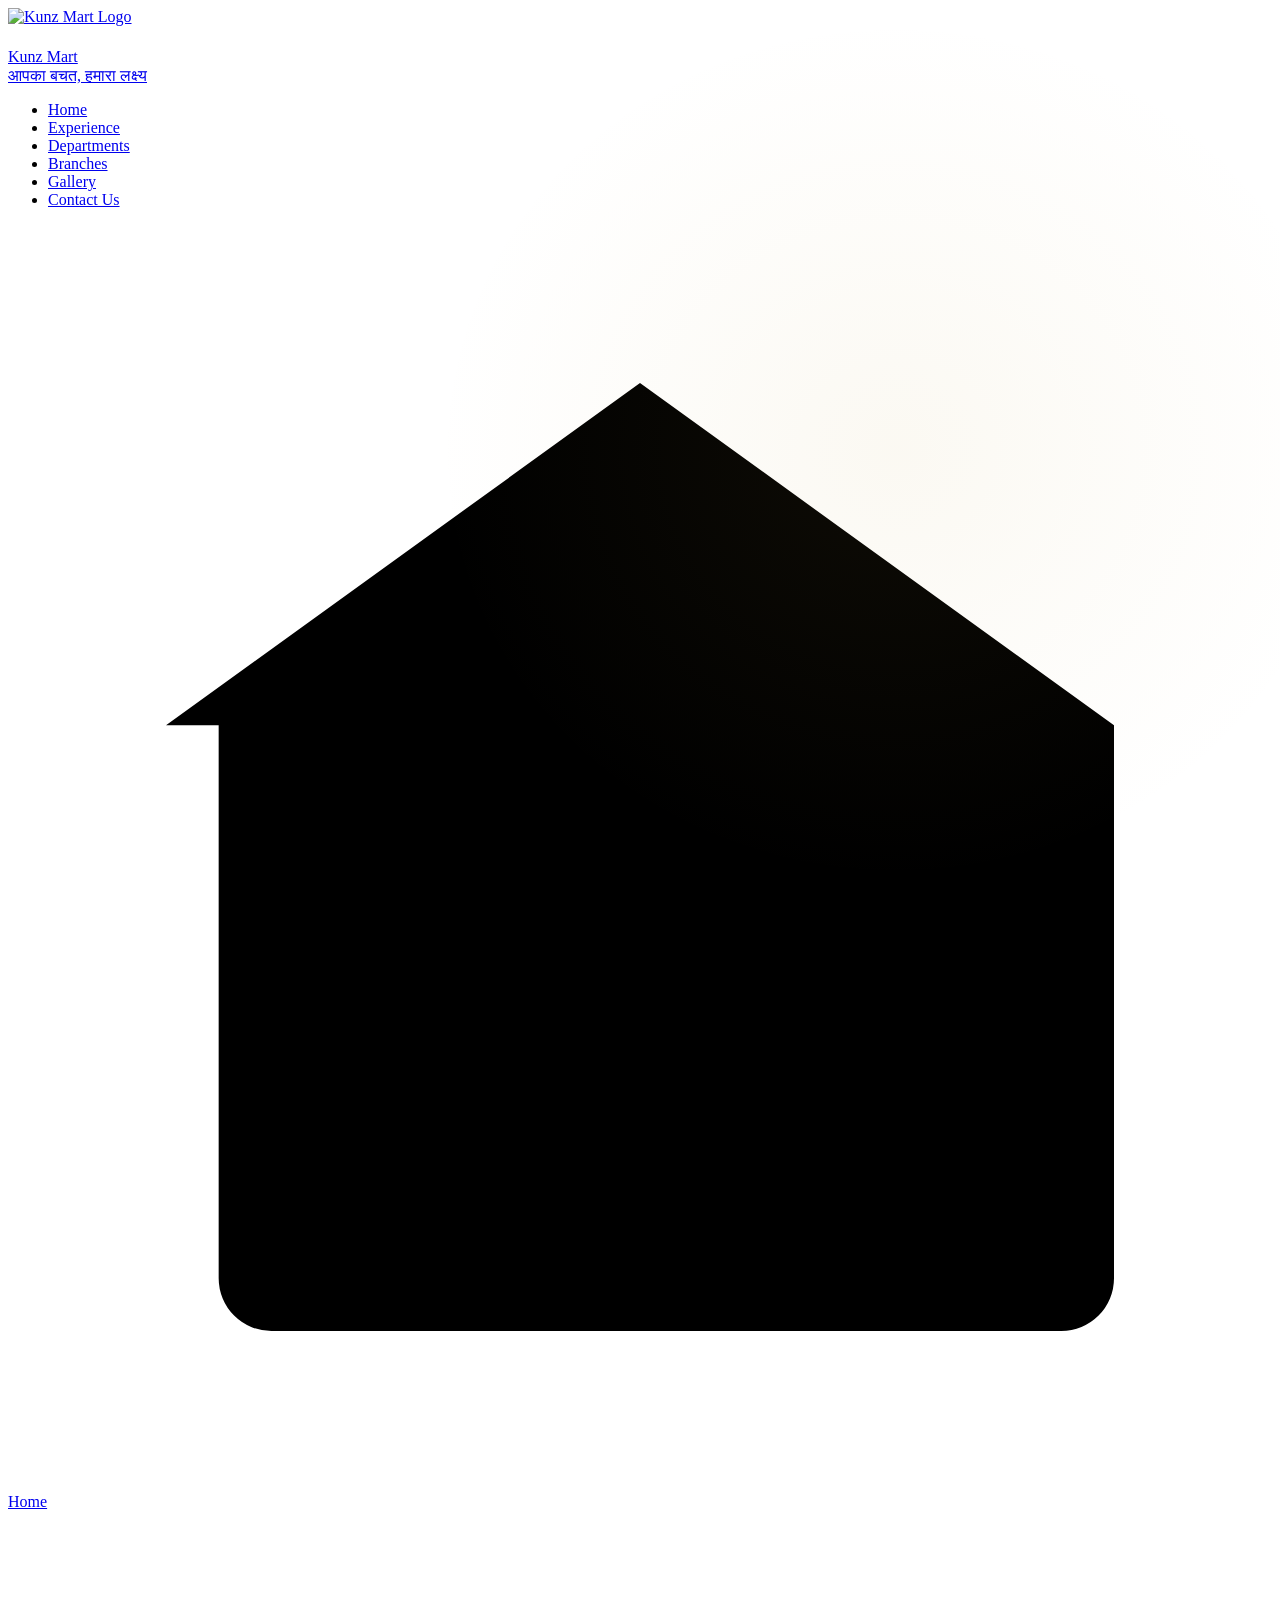
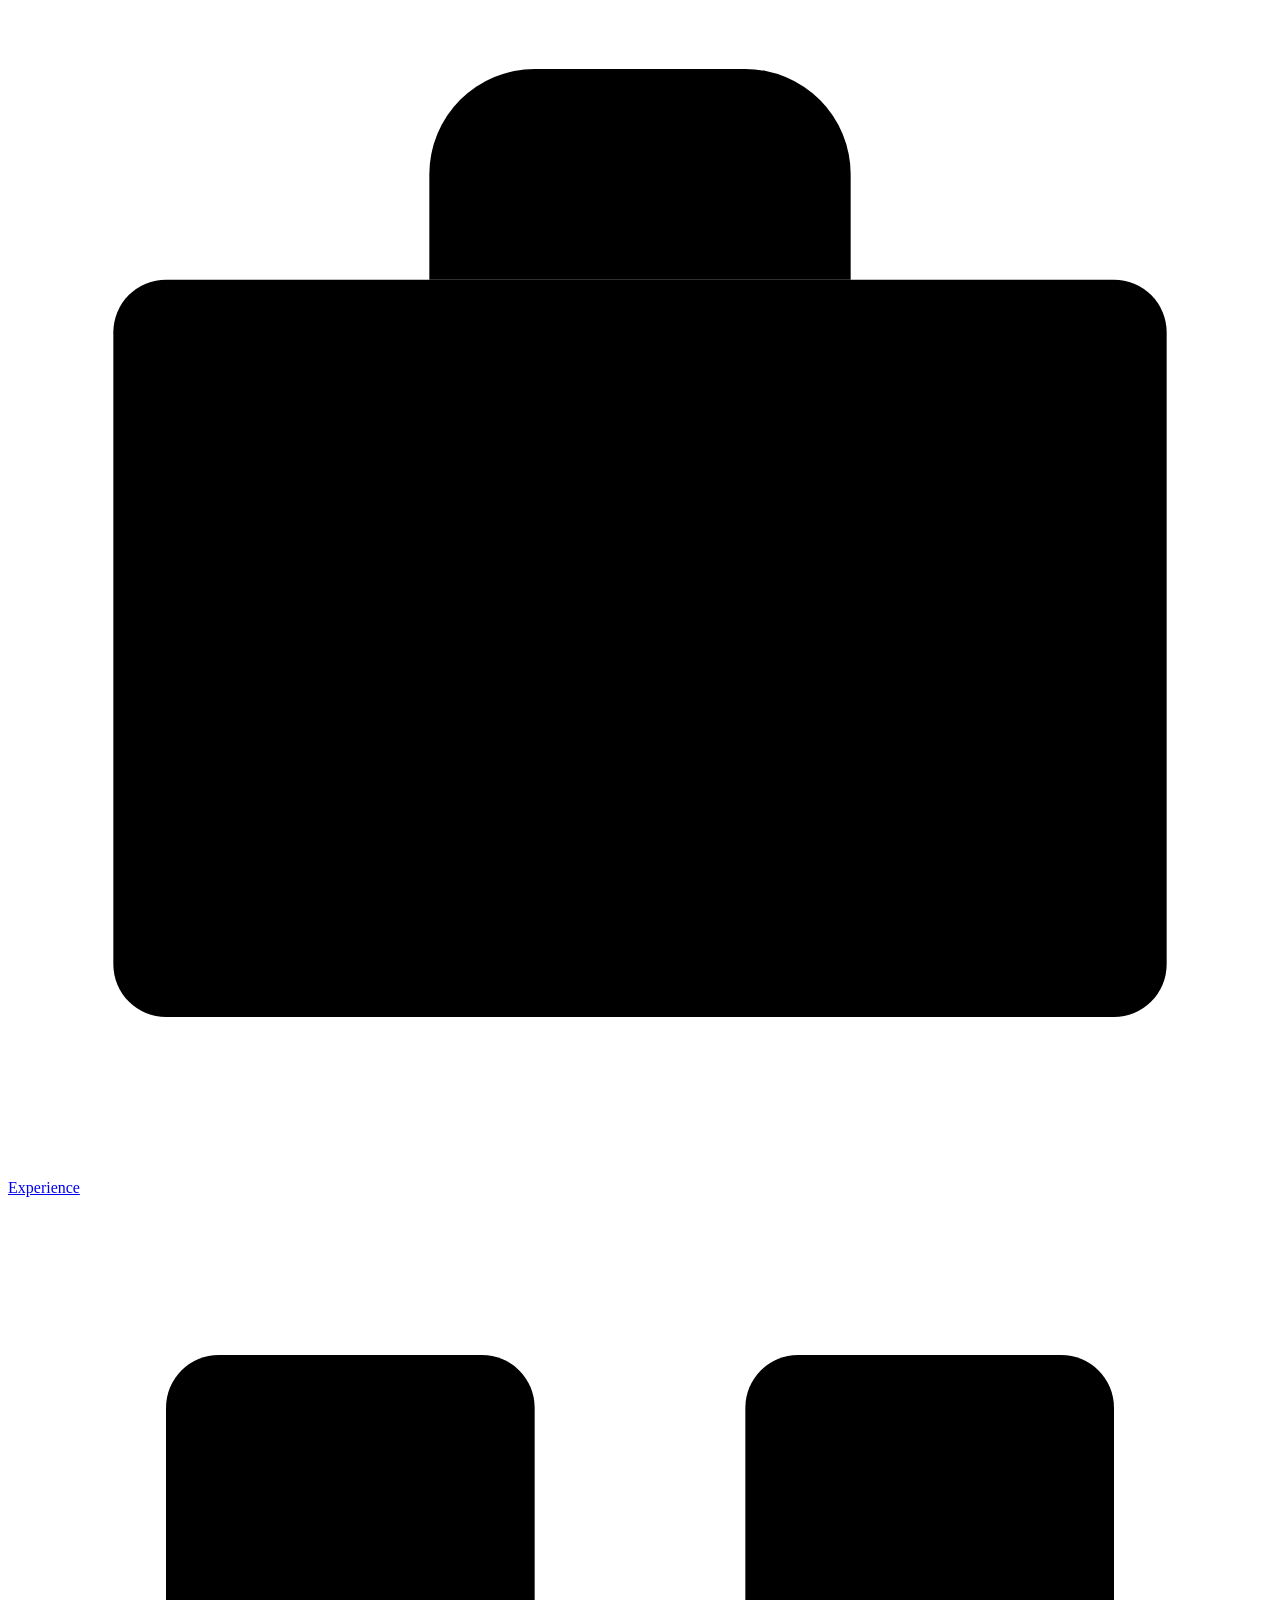
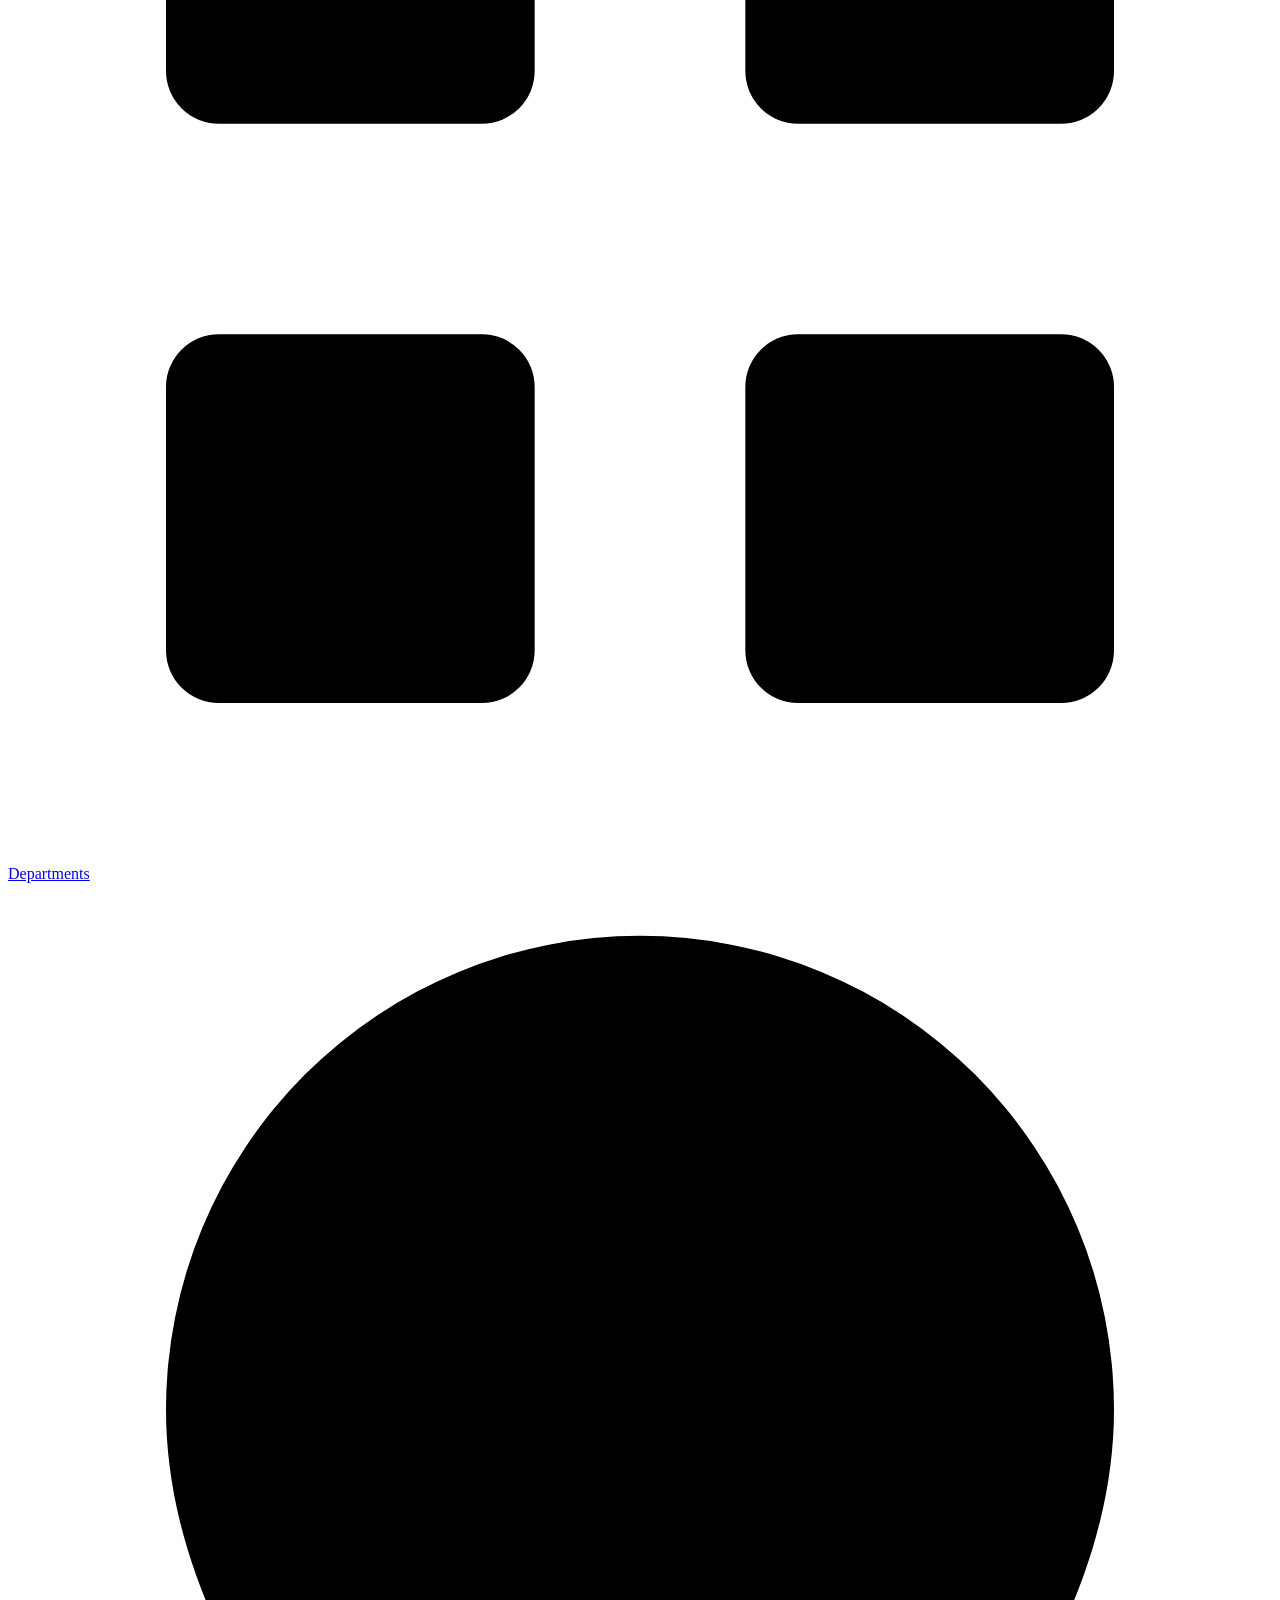
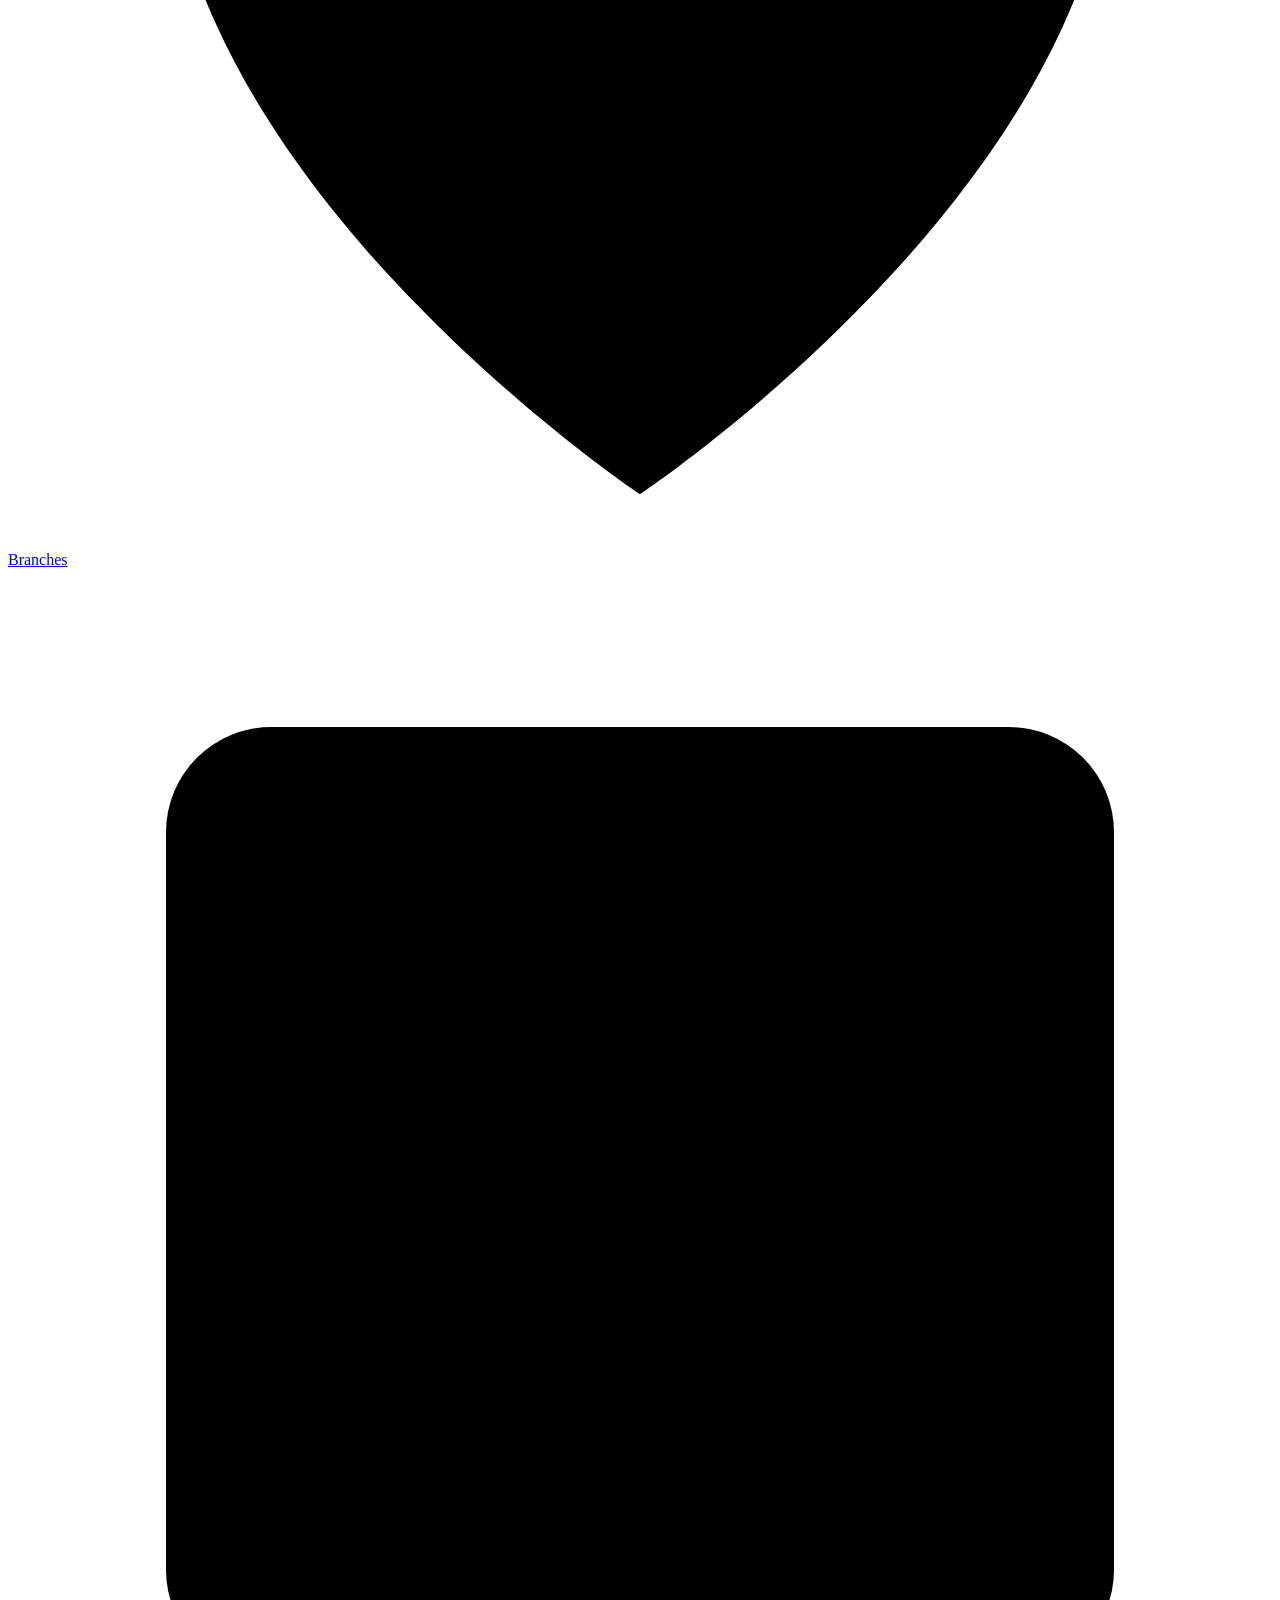
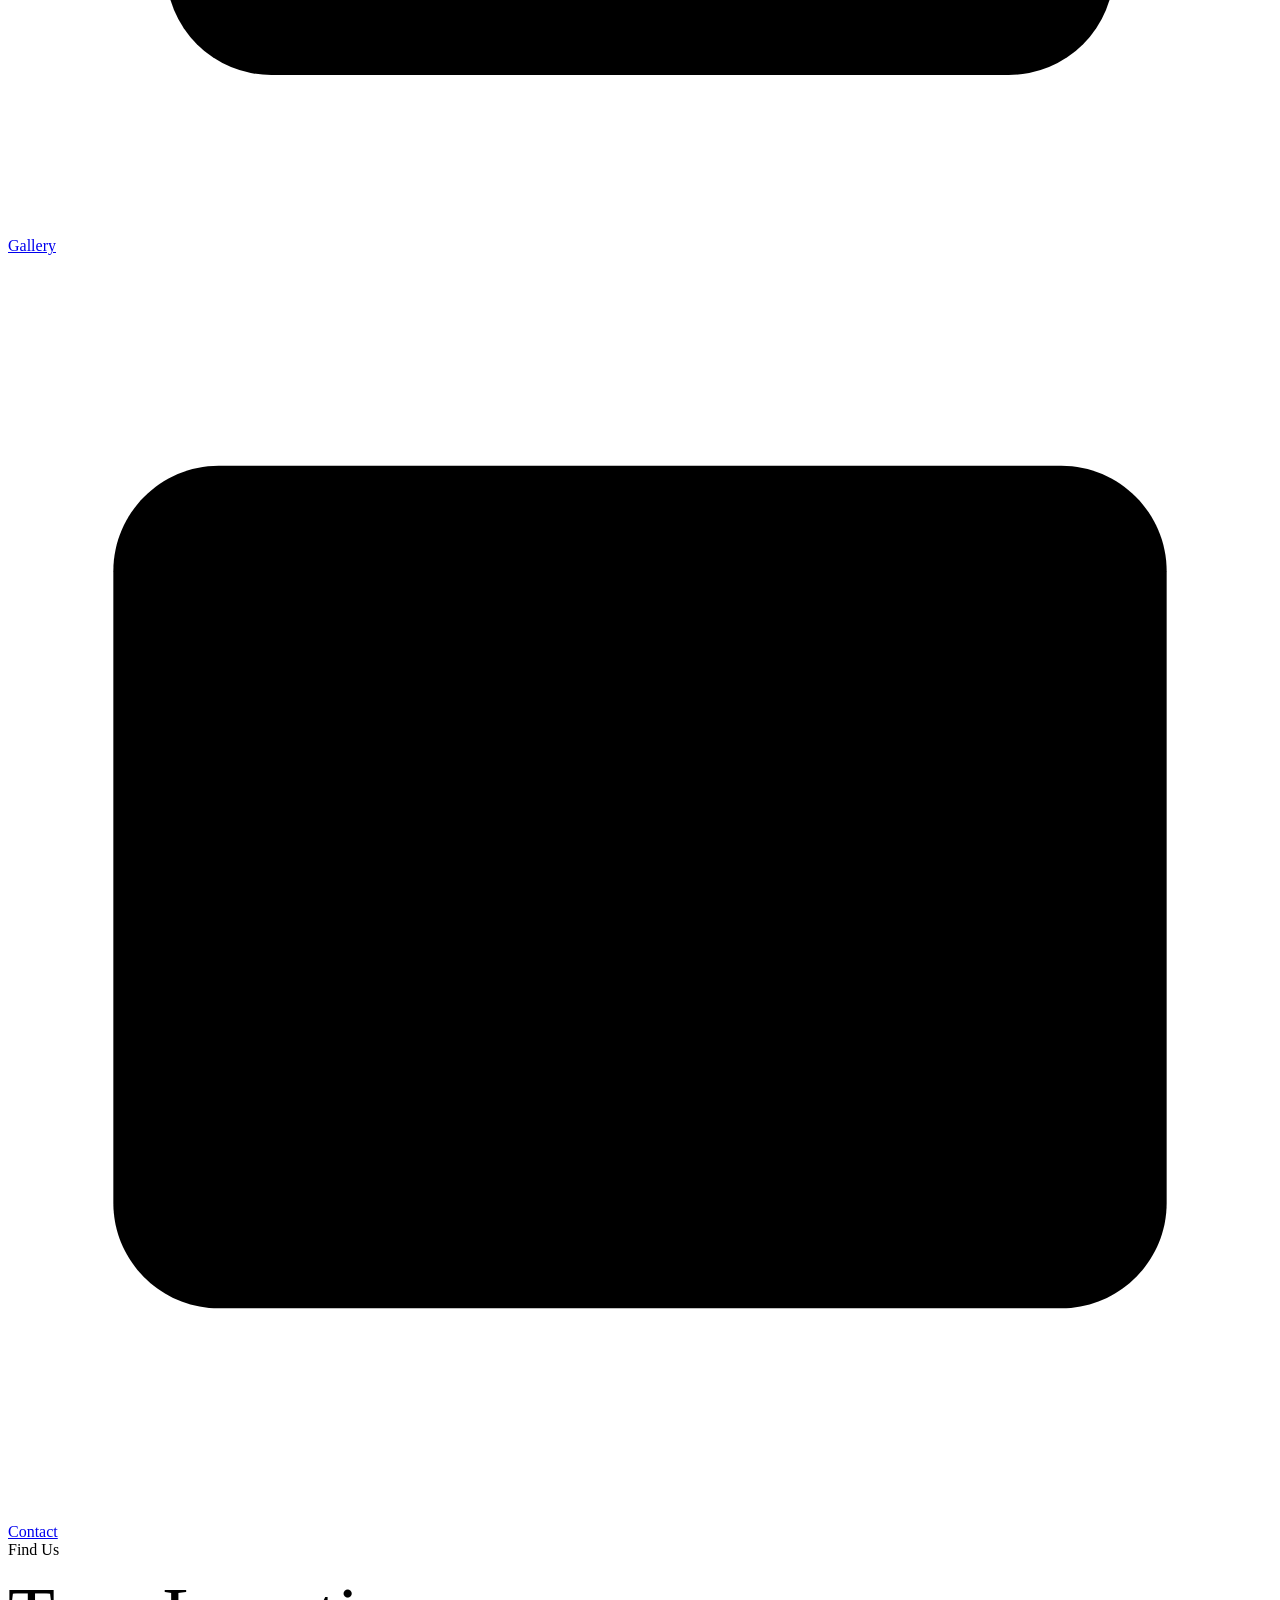
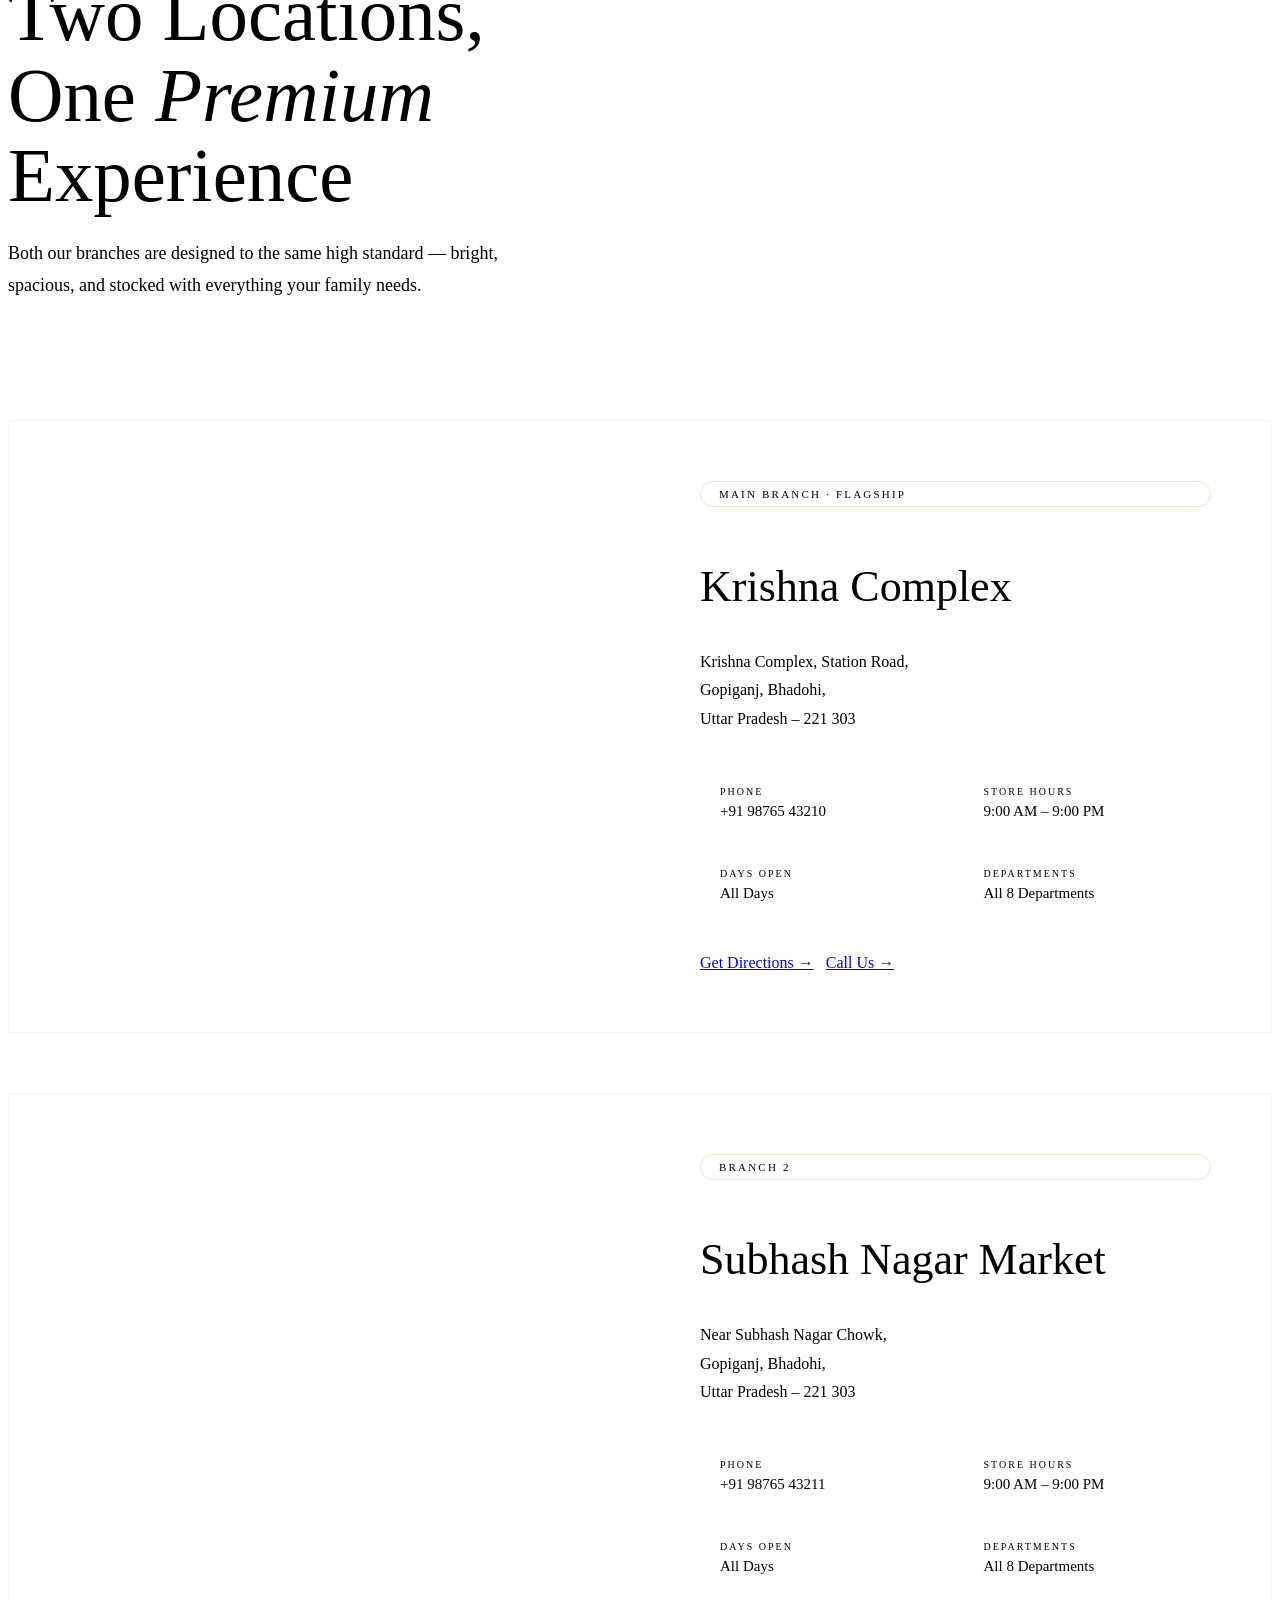
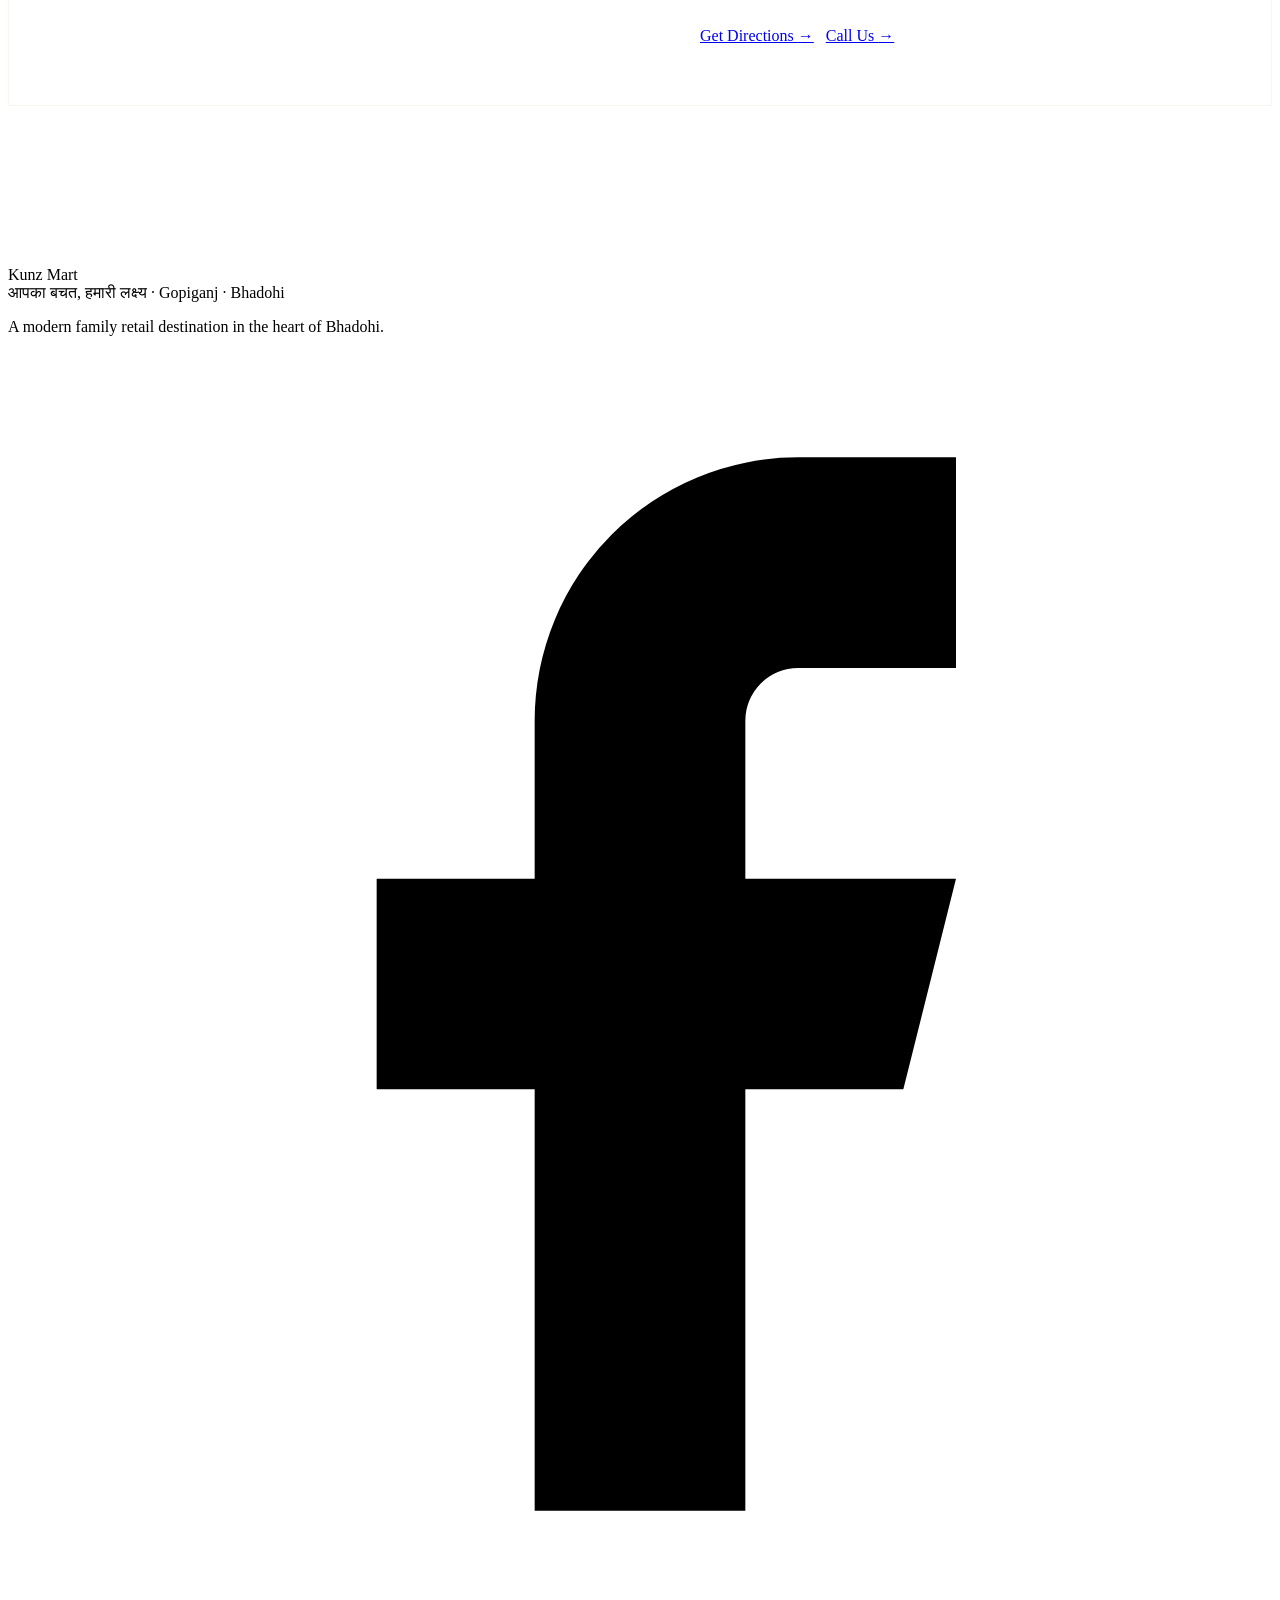
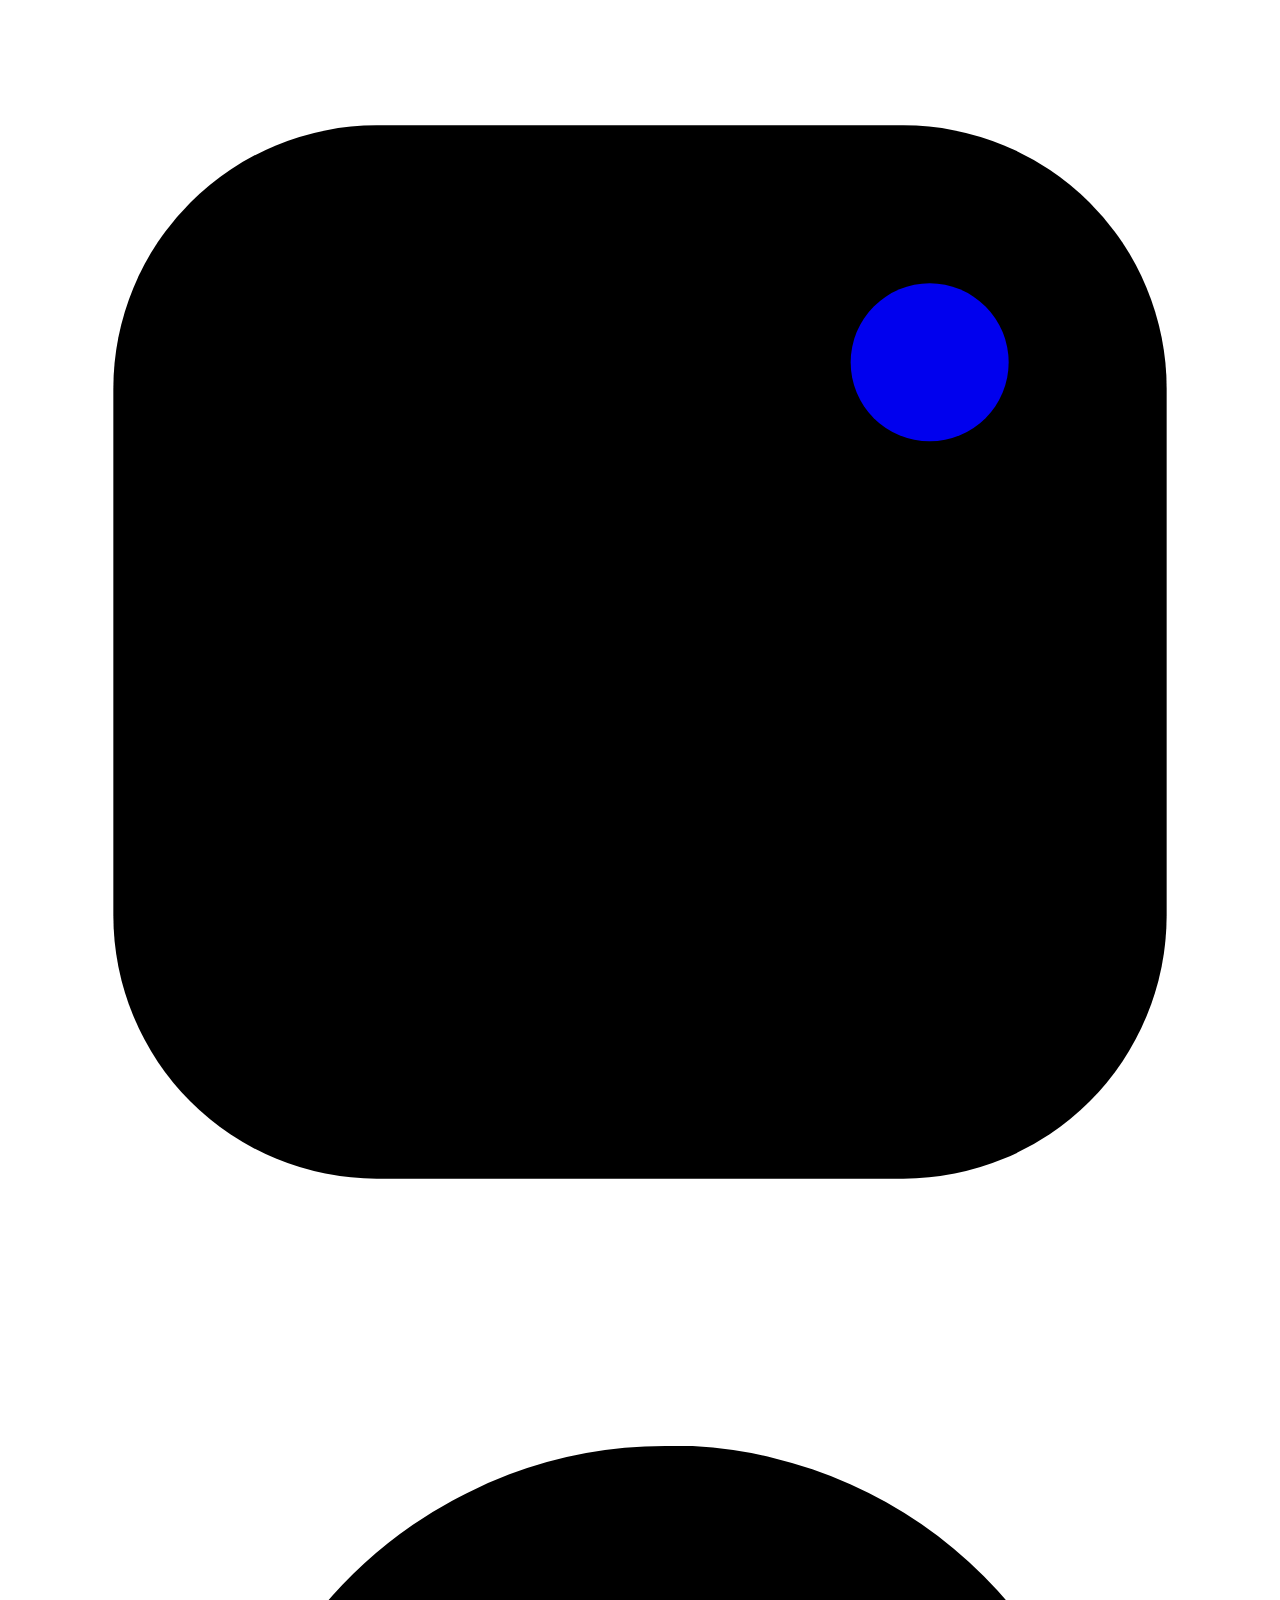
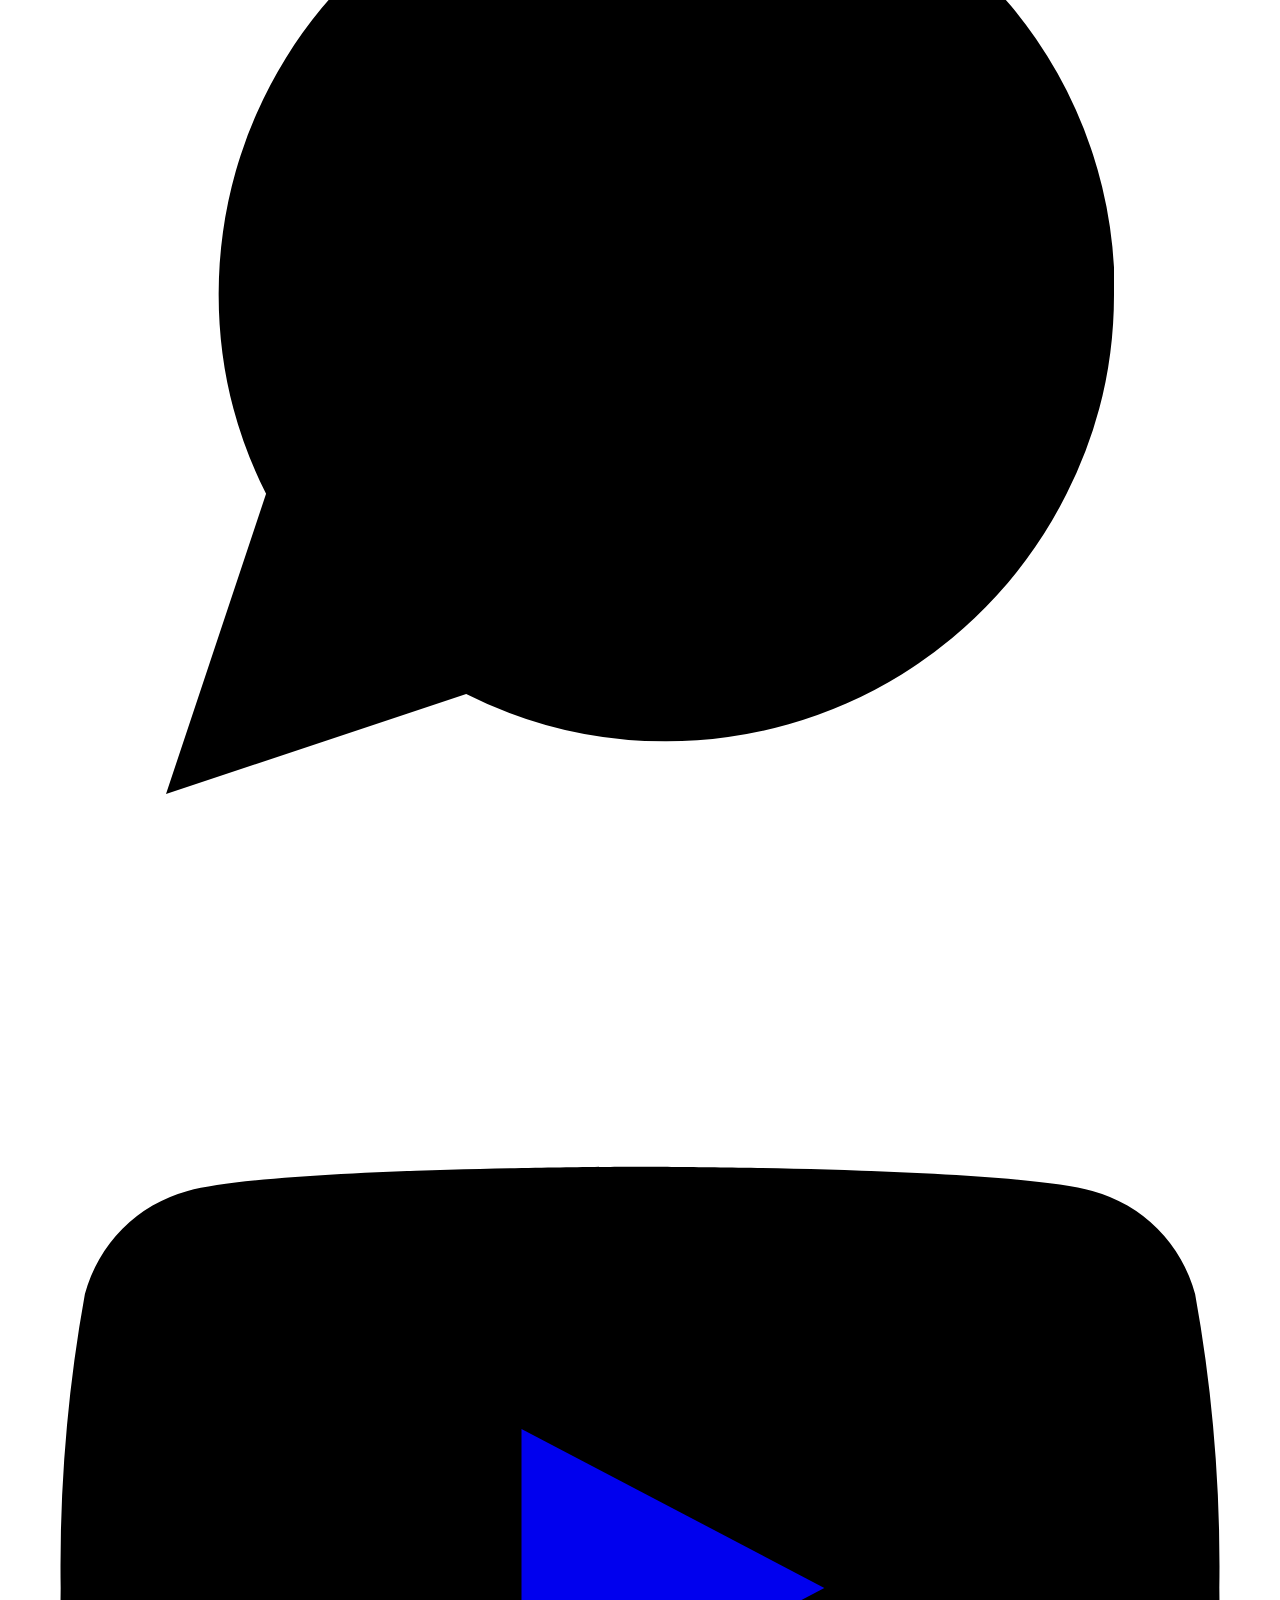
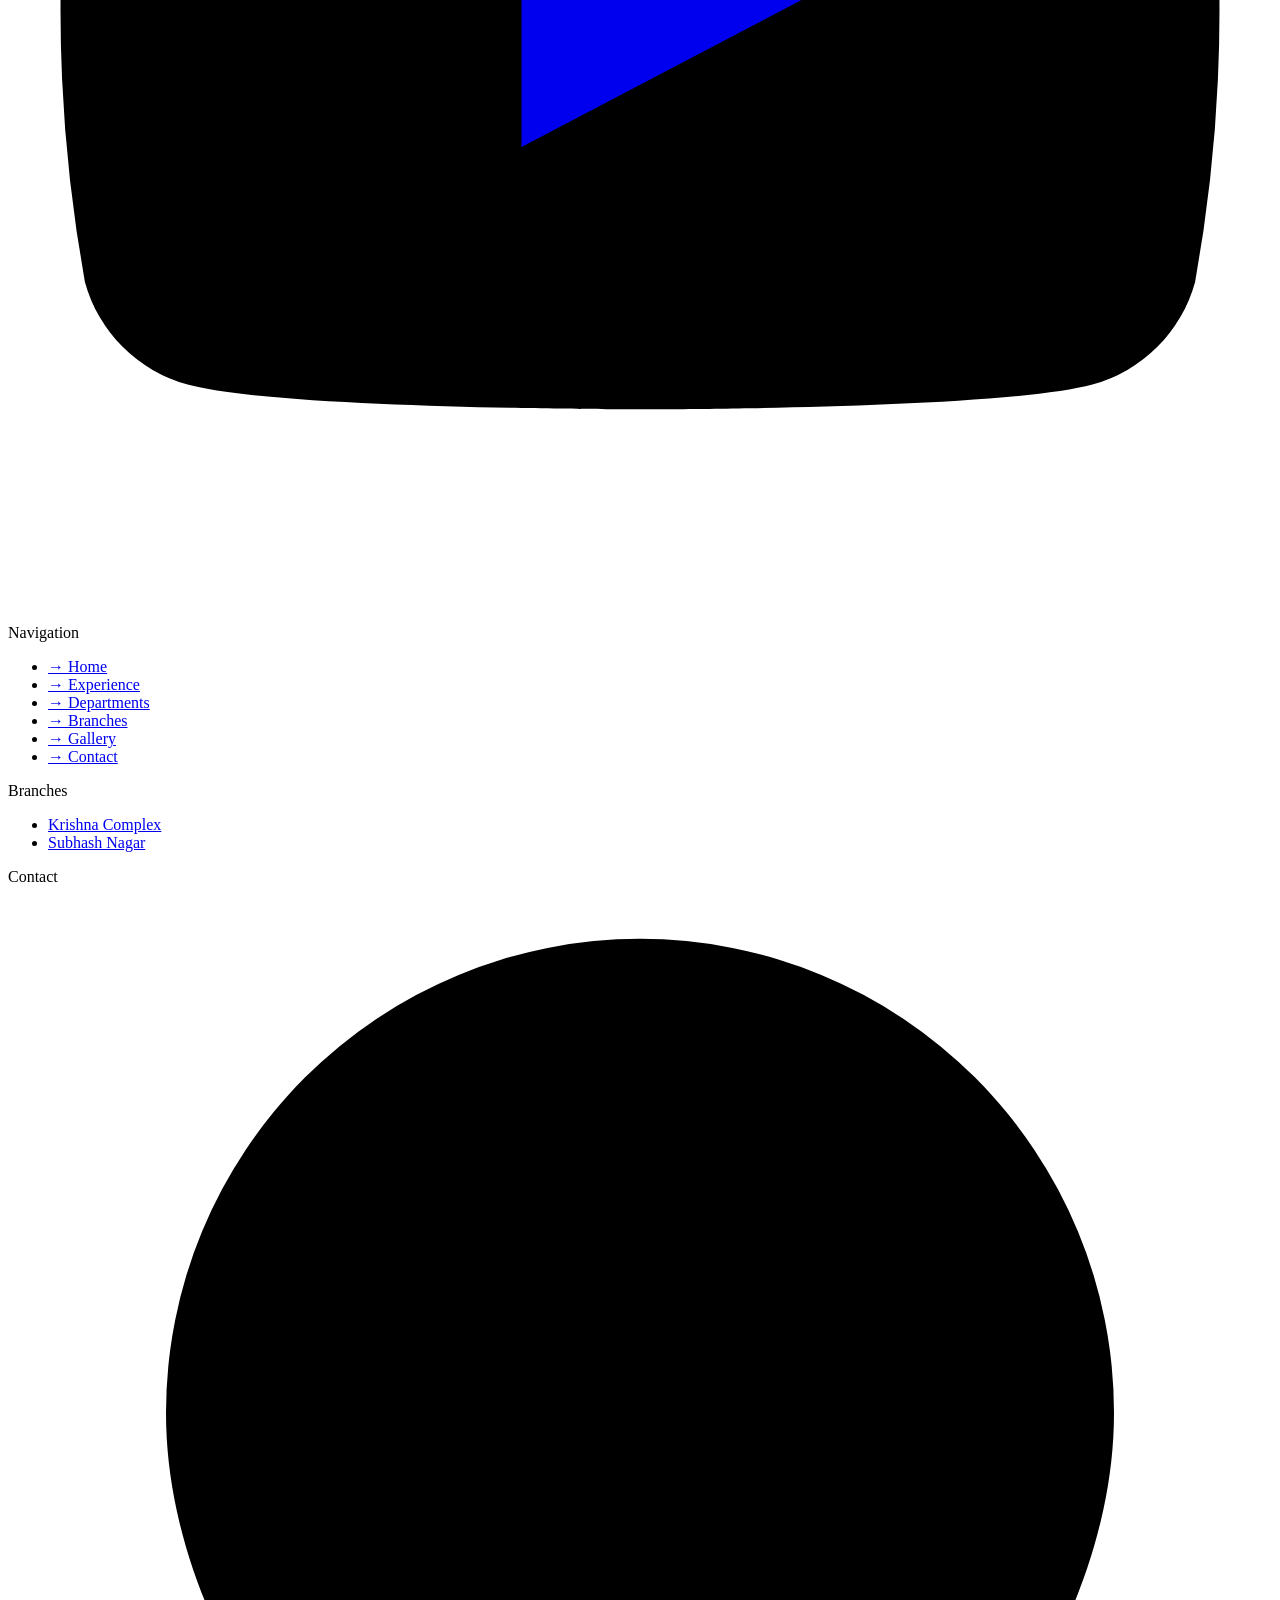
==== commit c201cc65: "Update branches.html" ====
--- a/branches.html
+++ b/branches.html
@@ -35,13 +35,14 @@
 <body>
   <div class="cursor-dot"></div>
   <div class="cursor-ring"></div>
-  <div class="nav-overlay" id="navOverlay"></div>
-
-  <nav class="navbar">
+<nav class="navbar">
     <div class="nav-inner">
-      <a href="index.html" class="nav-logo">
-        <span class="nav-logo-main">Kunz Mart</span>
-        <span class="nav-logo-sub">आपका बचत, हमारी लक्ष्य</span>
+      <a href="index.html" class="nav-logo" aria-label="Kunz Mart Home">
+  <img src="assets/images/logo.png" alt="Kunz Mart Logo" style="height:40px;width:auto;display:block;">
+  <div style="display:flex;flex-direction:column;gap:1px;">
+    <span class="nav-logo-main">Kunz Mart</span>
+    <span class="nav-logo-sub">आपका बचत, हमारा लक्ष्य</span>
+  </div>
       </a>
       <ul class="nav-menu" id="navMenu">
         <li><a href="index.html">Home</a></li>
@@ -51,11 +52,72 @@
         <li><a href="gallery.html">Gallery</a></li>
         <li><a href="contact.html" class="nav-cta">Contact Us</a></li>
       </ul>
-      <button class="nav-hamburger" id="hamburger" aria-label="Toggle Menu" aria-expanded="false">
-        <span></span><span></span><span></span>
-      </button>
     </div>
   </nav>
+  <!-- ════════════════════════════════════════════════════
+       MOBILE HORIZONTAL SCROLL NAV
+       Horizontal scroll bar — visible on mobile only.
+       Active item set by script.js on page load.
+       ════════════════════════════════════════════════════ -->
+  <nav class="km-mobile-nav" aria-label="Mobile Navigation" role="navigation">
+    <div class="km-mobile-nav-track" id="kmMobileNavTrack">
+
+      <a href="index.html" class="km-mobile-nav-item" data-page="index.html">
+        <svg viewBox="0 0 24 24" aria-hidden="true" focusable="false">
+          <path d="M3 9.5L12 3l9 6.5V20a1 1 0 01-1 1H5a1 1 0 01-1-1V9.5z"/>
+          <path d="M9 21V12h6v9"/>
+        </svg>
+        <span>Home</span>
+      </a>
+
+      <a href="experience.html" class="km-mobile-nav-item" data-page="experience.html">
+        <svg viewBox="0 0 24 24" aria-hidden="true" focusable="false">
+          <rect x="2" y="7" width="20" height="14" rx="1"/>
+          <path d="M16 7V5a2 2 0 00-2-2h-4a2 2 0 00-2 2v2"/>
+          <line x1="12" y1="12" x2="12" y2="16"/>
+          <line x1="10" y1="14" x2="14" y2="14"/>
+        </svg>
+        <span>Experience</span>
+      </a>
+
+      <a href="departments.html" class="km-mobile-nav-item" data-page="departments.html">
+        <svg viewBox="0 0 24 24" aria-hidden="true" focusable="false">
+          <rect x="3" y="3" width="7" height="7" rx="1"/>
+          <rect x="14" y="3" width="7" height="7" rx="1"/>
+          <rect x="3" y="14" width="7" height="7" rx="1"/>
+          <rect x="14" y="14" width="7" height="7" rx="1"/>
+        </svg>
+        <span>Departments</span>
+      </a>
+
+      <a href="branches.html" class="km-mobile-nav-item" data-page="branches.html">
+        <svg viewBox="0 0 24 24" aria-hidden="true" focusable="false">
+          <path d="M21 10c0 7-9 13-9 13S3 17 3 10a9 9 0 0118 0z"/>
+          <circle cx="12" cy="10" r="3"/>
+        </svg>
+        <span>Branches</span>
+      </a>
+
+      <a href="gallery.html" class="km-mobile-nav-item" data-page="gallery.html">
+        <svg viewBox="0 0 24 24" aria-hidden="true" focusable="false">
+          <rect x="3" y="3" width="18" height="18" rx="2"/>
+          <circle cx="8.5" cy="8.5" r="1.5"/>
+          <polyline points="21 15 16 10 5 21"/>
+        </svg>
+        <span>Gallery</span>
+      </a>
+
+      <a href="contact.html" class="km-mobile-nav-item km-mobile-cta" data-page="contact.html">
+        <svg viewBox="0 0 24 24" aria-hidden="true" focusable="false">
+          <path d="M4 4h16c1.1 0 2 .9 2 2v12c0 1.1-.9 2-2 2H4c-1.1 0-2-.9-2-2V6c0-1.1.9-2 2-2z"/>
+          <polyline points="22 6 12 13 2 6"/>
+        </svg>
+        <span>Contact</span>
+      </a>
+
+    </div>
+  </nav>
+
 
   <!-- HERO -->
   <section class="branches-hero">
